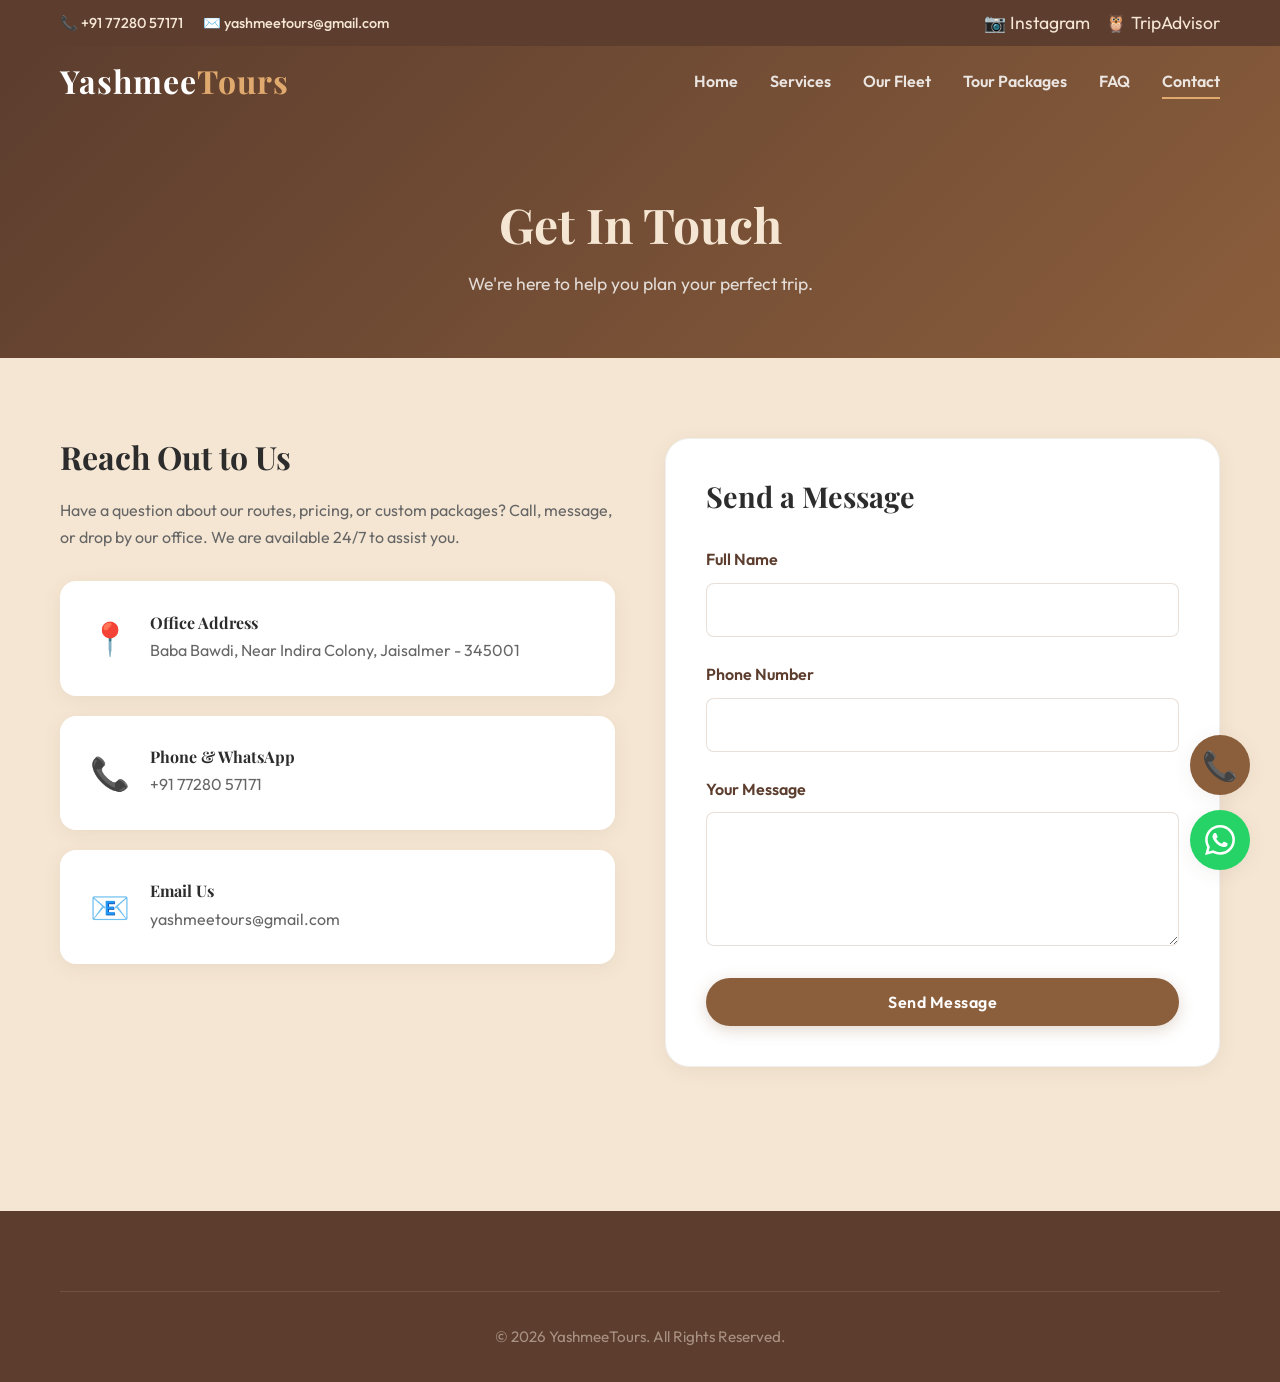
==== contact.html @ d4afc6e4 "Added Instagram link, improved UI, booking form updates, services & tour packages enhancements" ====
<!DOCTYPE html>
<html lang="en">

<head>
  <meta charset="UTF-8">
  <meta name="viewport" content="width=device-width, initial-scale=1.0">
  <title>Contact Us | YashmeeTours</title>
  <link rel="stylesheet" href="css/style.css">
  <link rel="stylesheet" href="css/components.css">
  <link rel="stylesheet" href="css/animations.css">
  <style>
    .page-header {
      padding-top: 150px;
      padding-bottom: 60px;
      background: linear-gradient(135deg, var(--c-primary), var(--c-secondary));
      color: var(--c-background);
      text-align: center;
    }

    .page-header h1 {
      color: var(--c-background);
      font-size: 3rem;
      margin-bottom: 15px;
    }

    .contact-container {
      padding: var(--section-padding);
      display: flex;
      flex-wrap: wrap;
      gap: 50px;
    }

    .contact-info {
      flex: 1;
      min-width: 300px;
    }

    .contact-info h2 {
      margin-bottom: 20px;
      font-size: 2rem;
    }

    .contact-card {
      background: white;
      padding: 30px;
      border-radius: var(--radius-md);
      box-shadow: var(--shadow-soft);
      margin-bottom: 20px;
      display: flex;
      align-items: center;
      gap: 20px;
    }

    .contact-icon {
      font-size: 2rem;
      color: var(--c-primary);
    }

    .contact-form-wrapper {
      flex: 1;
      min-width: 300px;
    }

    .map-placeholder {
      width: 100%;
      height: 300px;
      background: #e0e0e0;
      border-radius: var(--radius-md);
      margin-top: 30px;
      display: flex;
      align-items: center;
      justify-content: center;
      color: #666;
    }
  </style>
</head>

<body>

  <!-- TOP BAR -->
  <div class="topbar delay-100">
    <div class="container">
      <div class="topbar-left">
        <a href="tel:+917728057171">📞 +91 77280 57171</a>
        <a href="mailto:yashmeetours@gmail.com">✉️ yashmeetours@gmail.com</a>
      </div>
      <div class="topbar-right">
        <a href="https://instagram.com/yashmee_tours" target="_blank" title="Instagram">📷 Instagram</a>
        <a href="#" title="TripAdvisor">🦉 TripAdvisor</a>
      </div>
    </div>
  </div>

  <!-- NAVBAR -->
  <nav class="navbar scrolled">
    <div class="container">
      <a href="index.html" class="nav-logo">Yashmee<span>Tours</span></a>
      <div class="nav-links">
        <a href="index.html">Home</a>
        <a href="services.html">Services</a>
        <a href="fleet.html">Our Fleet</a>
        <a href="packages.html">Tour Packages</a>
        <a href="faq.html">FAQ</a>
        <a href="contact.html" class="active">Contact</a>
      </div>
      <button class="hamburger">
        <span></span><span></span><span></span>
      </button>
    </div>
  </nav>

  <!-- PAGE HEADER -->
  <section class="page-header delay-100">
    <div class="container fade-down">
      <h1>Get In Touch</h1>
      <p style="color: rgba(255,255,255,0.8); font-size: 1.1rem;">We're here to help you plan your perfect trip.</p>
    </div>
  </section>

  <!-- CONTACT LAYOUT -->
  <section class="container contact-container reveal">

    <div class="contact-info reveal-stagger-1">
      <h2>Reach Out to Us</h2>
      <p style="color: #666; margin-bottom: 30px; line-height: 1.7;">Have a question about our routes, pricing, or
        custom packages? Call, message, or drop by our office. We are available 24/7 to assist you.</p>

      <div class="contact-card">
        <div class="contact-icon">📍</div>
        <div>
          <h4 style="margin-bottom: 5px; color: var(--c-text-dark);">Office Address</h4>
          <p style="color: #666;">Baba Bawdi, Near Indira Colony, Jaisalmer - 345001</p>
        </div>
      </div>

      <div class="contact-card">
        <div class="contact-icon">📞</div>
        <div>
          <h4 style="margin-bottom: 5px; color: var(--c-text-dark);">Phone & WhatsApp</h4>
          <p style="color: #666;">+91 77280 57171</p>
        </div>
      </div>

      <div class="contact-card">
        <div class="contact-icon">📧</div>
        <div>
          <h4 style="margin-bottom: 5px; color: var(--c-text-dark);">Email Us</h4>
          <p style="color: #666;">yashmeetours@gmail.com</p>
        </div>
      </div>
    </div>

    <div class="contact-form-wrapper reveal-stagger-2">
      <div class="glass-card" style="background: white; border-color: #eee;">
        <h3 class="mb-2" style="font-family: var(--font-heading); color: var(--c-text-dark); font-size: 1.8rem;">Send a
          Message</h3>
        <form id="contact-form">
          <div class="form-group">
            <label>Full Name</label>
            <input type="text" class="form-control" required>
          </div>
          <div class="form-group">
            <label>Phone Number</label>
            <input type="tel" class="form-control" required>
          </div>
          <div class="form-group">
            <label>Your Message</label>
            <textarea class="form-control" rows="5" required></textarea>
          </div>
          <button type="submit" class="btn btn-primary" style="width: 100%;">Send Message</button>
        </form>
      </div>
    </div>

  </section>

  <!-- FOOTER -->
  <footer class="footer reveal">
    <div class="container">
      <div class="footer-bottom">
        <p>&copy; 2026 YashmeeTours. All Rights Reserved.</p>
      </div>
    </div>
  </footer>

  <!-- FLOATING ACTIONS -->
  <div class="floating-actions">
    <a href="tel:+917728057171" class="fab fab-call" title="Call Us">📞</a>
    <!-- Default message predefined -->
    <a href="https://wa.me/917728057171?text=Hello%20YashmeeTours!%20I%20have%20an%20inquiry." target="_blank"
      class="fab fab-whatsapp" title="WhatsApp Us">
      <svg width="30" height="30" viewBox="0 0 24 24" fill="white" xmlns="http://www.w3.org/2000/svg">
        <path
          d="M17.472 14.382c-.297-.149-1.758-.867-2.03-.967-.273-.099-.471-.148-.67.15-.197.297-.767.966-.94 1.164-.173.199-.347.223-.644.075-.297-.15-1.255-.463-2.39-1.475-.883-.788-1.48-1.761-1.653-2.059-.173-.297-.018-.458.13-.606.134-.133.298-.347.446-.52.149-.174.198-.298.298-.497.099-.198.05-.371-.025-.52-.075-.149-.669-1.612-.916-2.207-.242-.579-.487-.5-.669-.51a5.8 5.8 0 0 0-.57-.01c-.198 0-.52.074-.792.372s-1.04 1.015-1.04 2.476 1.065 2.872 1.213 3.071c.149.198 2.096 3.2 5.077 4.487.709.306 1.262.489 1.694.625.712.227 1.36.195 1.871.118.571-.085 1.758-.719 2.006-1.413.248-.694.248-1.289.173-1.413-.074-.124-.272-.198-.57-.347m-5.421 7.403h-.004a9.87 9.87 0 0 1-5.031-1.378l-.361-.214-3.741.982.998-3.648-.235-.374a9.86 9.86 0 0 1-1.51-5.26c.001-5.45 4.436-9.884 9.888-9.884 2.64 0 5.122 1.03 6.988 2.898a9.82 9.82 0 0 1 2.893 6.994c-.003 5.45-4.437 9.884-9.885 9.884m8.413-18.297A11.815 11.815 0 0 0 12.05 0C5.495 0 .16 5.335.157 11.892c0 2.096.547 4.142 1.588 5.945L.057 24l6.305-1.654a11.882 11.882 0 0 0 5.683 1.448h.005c6.554 0 11.89-5.335 11.893-11.893a11.821 11.821 0 0 0-3.48-8.413Z" />
      </svg>
    </a>
  </div>

  <script src="js/main.js"></script>
</body>

</html>
---- css/style.css ----
/* ===== VARIABLES & TYPOGRAPHY ===== */
@import url('https://fonts.googleapis.com/css2?family=Outfit:wght@300;400;500;600;700&family=Playfair+Display:ital,wght@0,400;0,600;0,700;1,400&display=swap');

:root {
  /* Premium Brown Desert Palette */
  --c-primary: #5C3D2E;         /* Rich dark brown */
  --c-primary-dark: #4A3022;    /* Darker hover shade */
  --c-secondary: #8B5E3C;       /* Classic desert brown */
  --c-background: #F5E6D3;      /* Light warm beige */
  --c-accent: #E0A96D;          /* Soft golden sand */
  --c-dark: #2C2C2C;            /* Dark text / contrast */

  /* Derived / utility */
  --c-text-dark: #2C2C2C;
  --c-text-body: #4A3A2E;       /* Warm muted brown body text */
  --c-card-bg: #FFFFFF;
  --c-card-bg-alt: #F5E6D3;
  --c-border: rgba(139, 94, 60, 0.15);

  /* Typography */
  --font-heading: 'Playfair Display', serif;
  --font-body: 'Outfit', sans-serif;

  /* Spacing */
  --section-padding: 80px 20px;

  /* Radii */
  --radius-sm: 8px;
  --radius-md: 16px;
  --radius-lg: 24px;
  --radius-pill: 9999px;

  /* Shadows */
  --shadow-soft: 0 4px 20px rgba(92, 61, 46, 0.07);
  --shadow-hover: 0 12px 30px rgba(92, 61, 46, 0.14);
  --shadow-glass: 0 8px 32px rgba(92, 61, 46, 0.08);

  /* Transitions */
  --transition-smooth: all 0.4s cubic-bezier(0.25, 0.8, 0.25, 1);
}

/* ===== RESET & BASE ===== */
*, *::before, *::after {
  box-sizing: border-box;
  margin: 0;
  padding: 0;
}

html {
  scroll-behavior: smooth;
}

body {
  font-family: var(--font-body);
  background-color: var(--c-background);
  color: var(--c-text-body);
  line-height: 1.7;
  overflow-x: hidden;
}

h1, h2, h3, h4, h5, h6 {
  font-family: var(--font-heading);
  color: var(--c-text-dark);
  line-height: 1.2;
}

a {
  text-decoration: none;
  color: inherit;
  transition: var(--transition-smooth);
}

img {
  max-width: 100%;
  height: auto;
  display: block;
}

ul {
  list-style: none;
}

/* ===== LAYOUT & UTILITIES ===== */
.container {
  width: 100%;
  max-width: 1200px;
  margin: 0 auto;
  padding: 0 20px;
}

.section-title {
  text-align: center;
  margin-bottom: 3rem;
}

.section-title h2 {
  font-size: 2.8rem;
  margin-bottom: 0.5rem;
  color: var(--c-primary);
}

.section-title p {
  color: var(--c-text-body);
  font-size: 1.15rem;
}

.flex-row {
  display: flex;
  flex-wrap: wrap;
  gap: 2rem;
}

.t-center { text-align: center; }
.mt-2 { margin-top: 2rem; }
.mb-2 { margin-bottom: 2rem; }

@media (max-width: 768px) {
  :root {
    --section-padding: 60px 15px;
  }
  .section-title h2 {
    font-size: 2.2rem;
  }
}
---- css/components.css ----
/* ===== TOP BAR ===== */
.topbar {
  background-color: var(--c-primary);
  color: var(--c-background);
  padding: 8px 0;
  font-size: 0.9rem;
  z-index: 1002;
  position: relative;
}

.topbar .container {
  display: flex;
  justify-content: space-between;
  align-items: center;
}

.topbar-left {
  display: flex;
  gap: 20px;
}

.topbar-left a {
  display: flex;
  align-items: center;
  gap: 6px;
  font-weight: 500;
  color: var(--c-background);
}

.topbar-left a:hover { color: var(--c-accent); }

.topbar-right {
  display: flex;
  gap: 15px;
}

.topbar-right a {
  font-size: 1.1rem;
  color: var(--c-background);
}

.topbar-right a:hover { color: var(--c-accent); }

/* ===== NAVBAR ===== */
.navbar {
  position: fixed;
  top: 38px;
  left: 0;
  width: 100%;
  padding: 1rem 0;
  z-index: 1000;
  transition: var(--transition-smooth);
  background: transparent;
}

.navbar.scrolled {
  top: 0;
  background: var(--c-primary);
  padding: 0.8rem 0;
  box-shadow: 0 4px 20px rgba(44, 44, 44, 0.15);
}

.navbar .container {
  display: flex;
  justify-content: space-between;
  align-items: center;
}

.nav-logo {
  font-family: var(--font-heading);
  font-size: 2rem;
  font-weight: 700;
  color: white;
  letter-spacing: 1px;
}

.nav-logo span {
  color: var(--c-accent);
}

.nav-links {
  display: flex;
  gap: 2rem;
  align-items: center;
}

.nav-links a {
  font-weight: 600;
  position: relative;
  font-size: 1rem;
  color: rgba(255, 255, 255, 0.85);
}

.nav-links a:hover {
  color: var(--c-accent);
}

.nav-links a::after {
  content: '';
  position: absolute;
  bottom: -4px;
  left: 0;
  width: 0%;
  height: 2px;
  background-color: var(--c-accent);
  transition: var(--transition-smooth);
}

.nav-links a:hover::after, .nav-links a.active::after {
  width: 100%;
}

.hamburger {
  display: none;
  cursor: pointer;
  background: none;
  border: none;
  padding: 0.5rem;
}

.hamburger span {
  display: block;
  width: 25px;
  height: 3px;
  background-color: white;
  margin: 5px 0;
  transition: var(--transition-smooth);
}

/* ===== BUTTONS ===== */
.btn {
  display: inline-block;
  padding: 0.85rem 2.4rem;
  border-radius: var(--radius-pill);
  font-weight: 600;
  text-align: center;
  cursor: pointer;
  border: none;
  transition: var(--transition-smooth);
  font-family: var(--font-body);
  letter-spacing: 0.5px;
  font-size: 1rem;
}

.btn-primary {
  background-color: var(--c-secondary);
  color: white;
  box-shadow: 0 4px 15px rgba(139, 94, 60, 0.25);
}

.btn-primary:hover {
  background-color: var(--c-primary);
  transform: translateY(-3px);
  box-shadow: 0 8px 25px rgba(92, 61, 46, 0.3);
  color: white;
}

.btn-secondary {
  background-color: var(--c-accent);
  color: var(--c-text-dark);
}

.btn-secondary:hover {
  background-color: #D49A5C;
  color: var(--c-text-dark);
  transform: translateY(-2px);
  box-shadow: 0 5px 15px rgba(224, 169, 109, 0.3);
}

/* ===== CARDS ===== */
.glass-card {
  background: var(--c-card-bg);
  border: 1px solid var(--c-border);
  border-radius: var(--radius-lg);
  box-shadow: var(--shadow-soft);
  padding: 2.5rem;
}

.hover-card {
  transition: var(--transition-smooth);
  border-radius: var(--radius-md);
  overflow: hidden;
  background: var(--c-card-bg);
  box-shadow: var(--shadow-soft);
  border: 1px solid var(--c-border);
}

.hover-card:hover {
  transform: translateY(-8px);
  box-shadow: var(--shadow-hover);
}

/* ===== FORMS ===== */
.form-group {
  margin-bottom: 1.5rem;
}

.form-group label {
  display: block;
  margin-bottom: 0.6rem;
  font-weight: 600;
  color: var(--c-primary);
}

.form-control {
  width: 100%;
  padding: 1rem;
  border: 1px solid rgba(139, 94, 60, 0.2);
  border-radius: var(--radius-sm);
  background: white;
  font-family: inherit;
  color: var(--c-text-dark);
  transition: var(--transition-smooth);
  font-size: 1rem;
}

.form-control:focus {
  outline: none;
  border-color: var(--c-secondary);
  box-shadow: 0 0 0 3px rgba(139, 94, 60, 0.1);
}

.booking-form {
  display: grid;
  grid-template-columns: repeat(auto-fit, minmax(200px, 1fr));
  gap: 1.5rem;
  align-items: end;
}

.booking-form .btn {
  width: 100%;
  height: 54px;
}

/* ===== FOOTER ===== */
.footer {
  background: var(--c-primary);
  color: var(--c-background);
  padding: 5rem 0 2rem;
  margin-top: 4rem;
}

.footer-grid {
  display: grid;
  grid-template-columns: repeat(auto-fit, minmax(250px, 1fr));
  gap: 3rem;
  margin-bottom: 3rem;
}

.footer-col h4 {
  font-family: var(--font-heading);
  color: var(--c-accent);
  font-size: 1.5rem;
  margin-bottom: 1.5rem;
}

.footer-links li {
  margin-bottom: 0.8rem;
}

.footer-links a {
  color: rgba(245, 230, 211, 0.75);
}

.footer-links a:hover {
  color: var(--c-accent);
  padding-left: 5px;
}

.footer-bottom {
  text-align: center;
  padding-top: 2rem;
  border-top: 1px solid rgba(245, 230, 211, 0.12);
  color: rgba(245, 230, 211, 0.5);
  font-size: 0.95rem;
}

/* ===== FLOATING ACTIONS ===== */
.floating-actions {
  position: fixed;
  bottom: 30px;
  right: 30px;
  display: flex;
  flex-direction: column;
  gap: 15px;
  z-index: 999;
}

.fab {
  width: 60px;
  height: 60px;
  border-radius: 50%;
  display: flex;
  align-items: center;
  justify-content: center;
  color: white;
  font-size: 1.8rem;
  box-shadow: var(--shadow-soft);
  transition: var(--transition-smooth);
}

.fab:hover {
  transform: scale(1.1) translateY(-3px);
  box-shadow: 0 10px 20px rgba(0,0,0,0.15);
}

.fab-whatsapp {
  background-color: #25D366;
  animation: pulse 2s infinite;
}

.fab-call {
  background-color: var(--c-secondary);
}

/* ===== SERVICES GRID ===== */
.services-grid {
  display: grid;
  grid-template-columns: repeat(auto-fit, minmax(250px, 1fr));
  gap: 30px;
}

.service-card {
  text-align: center;
  padding: 40px 20px;
  background: var(--c-card-bg);
  border-radius: var(--radius-lg);
  border: 1px solid var(--c-border);
  box-shadow: var(--shadow-soft);
  transition: var(--transition-smooth);
}

.service-card:hover {
  transform: translateY(-8px);
  box-shadow: var(--shadow-hover);
}

.service-icon {
  font-size: 3.5rem;
  margin-bottom: 20px;
  display: inline-block;
  transition: transform 0.3s;
}

.service-card:hover .service-icon {
  transform: scale(1.1);
}

.service-card h3 {
  margin-bottom: 15px;
}

/* ===== JAISALMER SECTION ===== */
.jaisalmer-service {
  position: relative;
  background: url('../assets/images/hero-jaisalmer.png') no-repeat center/cover;
  padding: 100px 0;
  color: white;
  text-align: center;
}

.jaisalmer-service::before {
  content: '';
  position: absolute;
  top: 0; left: 0; right: 0; bottom: 0;
  background: linear-gradient(135deg, rgba(92, 61, 46, 0.9) 0%, rgba(139, 94, 60, 0.75) 100%);
}

.jaisalmer-content {
  position: relative;
  z-index: 2;
  max-width: 800px;
  margin: 0 auto;
}

.jaisalmer-content h2 {
  color: var(--c-accent);
  font-size: 2.8rem;
  margin-bottom: 20px;
}

.jaisalmer-features {
  display: flex;
  justify-content: center;
  flex-wrap: wrap;
  gap: 30px;
  margin-top: 30px;
  margin-bottom: 40px;
}

.jaisalmer-features span {
  display: flex;
  align-items: center;
  gap: 8px;
  font-size: 1.1rem;
  color: var(--c-background);
}

/* ===== FAQ ===== */
.faq-section {
  padding: var(--section-padding);
}

.faq-container {
  max-width: 800px;
  margin: 0 auto;
}

.faq-item {
  background: var(--c-card-bg);
  border: 1px solid var(--c-border);
  border-radius: var(--radius-sm);
  margin-bottom: 15px;
  overflow: hidden;
  transition: var(--transition-smooth);
}

.faq-question {
  width: 100%;
  text-align: left;
  padding: 20px;
  background: none;
  border: none;
  font-family: inherit;
  font-size: 1.1rem;
  font-weight: 600;
  color: var(--c-primary);
  cursor: pointer;
  display: flex;
  justify-content: space-between;
  align-items: center;
}

.faq-question::after {
  content: '+';
  font-size: 1.5rem;
  color: var(--c-accent);
  transition: transform 0.3s;
  flex-shrink: 0;
}

.faq-item.active .faq-question::after {
  transform: rotate(45deg);
}

.faq-item.active {
  box-shadow: var(--shadow-soft);
  border-color: var(--c-accent);
}

.faq-answer {
  max-height: 0;
  overflow: hidden;
  transition: max-height 0.4s cubic-bezier(0.25, 0.8, 0.25, 1);
  padding: 0 20px;
  color: var(--c-text-body);
}

.faq-item.active .faq-answer {
  padding-bottom: 20px;
}

/* ===== RESPONSIVE ===== */
@media (max-width: 768px) {
  .hamburger {
    display: block;
    z-index: 1001;
  }

  .nav-links {
    position: fixed;
    top: 0;
    right: -100%;
    width: 280px;
    height: 100vh;
    background: var(--c-primary);
    flex-direction: column;
    padding-top: 100px;
    box-shadow: -5px 0 25px rgba(44, 44, 44, 0.2);
    transition: 0.4s cubic-bezier(0.25, 0.8, 0.25, 1);
    z-index: 1000;
  }

  .nav-links.active {
    right: 0;
  }

  .nav-links a {
    font-size: 1.3rem;
    color: var(--c-background);
  }

  .hamburger.active span:nth-child(1) { transform: translateY(8px) rotate(45deg); }
  .hamburger.active span:nth-child(2) { opacity: 0; }
  .hamburger.active span:nth-child(3) { transform: translateY(-8px) rotate(-45deg); }

  .topbar .container {
    flex-direction: column;
    gap: 8px;
  }
  .navbar {
    top: 65px;
  }

  .jaisalmer-features {
    flex-direction: column;
    gap: 15px;
    align-items: center;
  }
}

/* ===== TESTIMONIALS CAROUSEL ===== */
.testimonials {
  padding: var(--section-padding);
  background: #EDD9C2;
  overflow: hidden;
}

.testimonial-carousel {
  position: relative;
  max-width: 1200px;
  margin: 0 auto;
}

.testimonial-track-wrapper {
  overflow: hidden;
  border-radius: var(--radius-md);
}

.testimonial-track {
  display: flex;
  transition: transform 0.6s cubic-bezier(0.25, 0.8, 0.25, 1);
}

.testimonial-card {
  flex: 0 0 calc(33.333% - 20px);
  margin: 0 10px;
  background: var(--c-card-bg);
  border-radius: var(--radius-md);
  padding: 30px;
  box-shadow: var(--shadow-soft);
  border: 1px solid var(--c-border);
  transition: var(--transition-smooth);
}

.testimonial-card:hover {
  transform: translateY(-4px);
  box-shadow: var(--shadow-hover);
}

.testimonial-header {
  display: flex;
  align-items: center;
  gap: 15px;
  margin-bottom: 15px;
}

.testimonial-avatar {
  width: 48px;
  height: 48px;
  border-radius: 50%;
  background: var(--c-primary);
  color: white;
  display: flex;
  align-items: center;
  justify-content: center;
  font-weight: 700;
  font-size: 1.1rem;
  flex-shrink: 0;
}

.testimonial-info h4 {
  font-family: var(--font-body);
  font-size: 1rem;
  font-weight: 700;
  color: var(--c-text-dark);
  margin-bottom: 2px;
}

.testimonial-info span {
  font-size: 0.85rem;
  color: var(--c-text-body);
  opacity: 0.7;
}

.testimonial-stars {
  color: var(--c-accent);
  font-size: 1rem;
  letter-spacing: 2px;
  margin-bottom: 12px;
}

.testimonial-text {
  color: var(--c-text-body);
  font-size: 0.95rem;
  line-height: 1.7;
  font-style: italic;
}

/* Carousel Navigation */
.carousel-nav {
  display: flex;
  justify-content: center;
  align-items: center;
  gap: 15px;
  margin-top: 30px;
}

.carousel-btn {
  width: 42px;
  height: 42px;
  border-radius: 50%;
  border: 2px solid var(--c-primary);
  background: transparent;
  color: var(--c-primary);
  font-size: 1.2rem;
  cursor: pointer;
  display: flex;
  align-items: center;
  justify-content: center;
  transition: var(--transition-smooth);
}

.carousel-btn:hover {
  background: var(--c-primary);
  color: white;
}

.carousel-dots {
  display: flex;
  gap: 8px;
}

.carousel-dot {
  width: 10px;
  height: 10px;
  border-radius: 50%;
  background: var(--c-secondary);
  border: none;
  cursor: pointer;
  transition: var(--transition-smooth);
}

.carousel-dot.active {
  background: var(--c-primary);
  transform: scale(1.3);
}

/* Responsive */
@media (max-width: 1024px) {
  .testimonial-card {
    flex: 0 0 calc(50% - 20px);
  }
}

@media (max-width: 640px) {
  .testimonial-card {
    flex: 0 0 calc(100% - 20px);
  }
  .testimonial-card {
    padding: 24px;
  }
}
---- css/animations.css ----
/* ===== ANIMATIONS ===== */

/* Scroll Reveal Classes */
.reveal {
  opacity: 0;
  transform: translateY(40px);
  transition: all 0.8s cubic-bezier(0.5, 0, 0, 1);
}

.reveal.revealed {
  opacity: 1;
  transform: translateY(0);
}

/* Staggered reveals for multiple elements in a row */
.reveal-stagger-1 { transition-delay: 0.1s; }
.reveal-stagger-2 { transition-delay: 0.2s; }
.reveal-stagger-3 { transition-delay: 0.3s; }

/* Image Hover Zoom (for cards) */
.img-zoom-wrapper {
  overflow: hidden;
  position: relative;
}

.img-zoom-wrapper img {
  transition: transform 0.5s ease;
}

.hover-card:hover .img-zoom-wrapper img {
  transform: scale(1.08);
}

/* Pulse Animation for WhatsApp */
@keyframes pulse {
  0% {
    box-shadow: 0 0 0 0 rgba(37, 211, 102, 0.7);
  }
  70% {
    box-shadow: 0 0 0 15px rgba(37, 211, 102, 0);
  }
  100% {
    box-shadow: 0 0 0 0 rgba(37, 211, 102, 0);
  }
}

/* Fade Down for Hero Elements */
.fade-down {
  animation: fadeDown 1s cubic-bezier(0.2, 0.8, 0.2, 1) forwards;
  opacity: 0;
}

@keyframes fadeDown {
  from {
    opacity: 0;
    transform: translateY(-30px);
  }
  to {
    opacity: 1;
    transform: translateY(0);
  }
}

/* Fade Up for Hero Elements */
.fade-up {
  animation: fadeUp 1s cubic-bezier(0.2, 0.8, 0.2, 1) forwards;
  opacity: 0;
}

@keyframes fadeUp {
  from {
    opacity: 0;
    transform: translateY(30px);
  }
  to {
    opacity: 1;
    transform: translateY(0);
  }
}

/* Delay classes for initial load */
.delay-100 { animation-delay: 0.1s; }
.delay-200 { animation-delay: 0.2s; }
.delay-300 { animation-delay: 0.3s; }
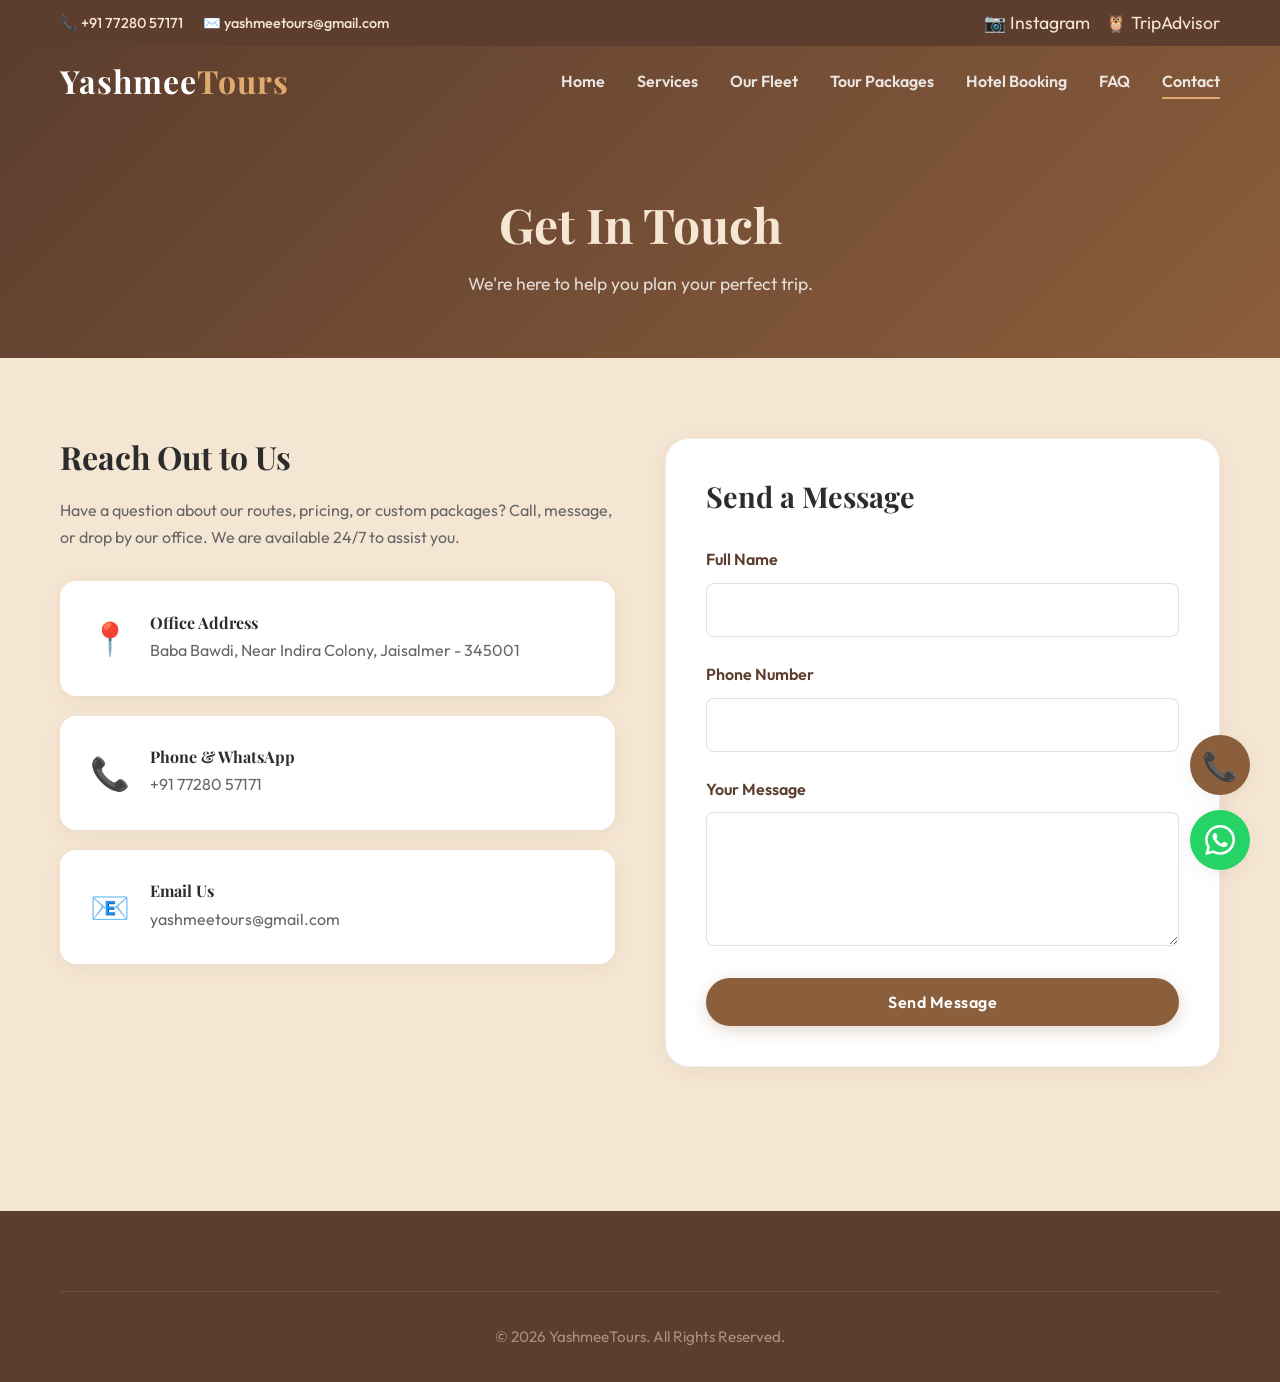
==== commit e73091f1: "Updated fleet (added luxury bus, removed Seltos), improved booking flow and UI" ====
--- a/contact.html
+++ b/contact.html
@@ -100,6 +100,7 @@
         <a href="services.html">Services</a>
         <a href="fleet.html">Our Fleet</a>
         <a href="packages.html">Tour Packages</a>
+        <a href="hotel-booking.html">Hotel Booking</a>
         <a href="faq.html">FAQ</a>
         <a href="contact.html" class="active">Contact</a>
       </div>
--- a/css/components.css
+++ b/css/components.css
@@ -230,6 +230,93 @@
 .booking-form .btn {
   width: 100%;
   height: 54px;
+}
+
+/* ===== COMPACT BOOKING CARD (TAXI & HOTEL) ===== */
+.booking-card {
+  max-width: 500px;
+  margin: 0 auto;
+  padding: 1.8rem;
+  background: linear-gradient(135deg, #FFFCF7, #F5E6D3); /* Light beige gradient */
+  border: 1px solid rgba(139, 94, 60, 0.15);
+  border-radius: var(--radius-md);
+  box-shadow: var(--shadow-soft);
+  position: relative;
+  overflow: hidden;
+  z-index: 2;
+}
+
+/* Subtle desert dunes background motif */
+.booking-card::before {
+  content: '';
+  position: absolute;
+  top: 0; left: 0; right: 0; bottom: 0;
+  z-index: 0;
+  pointer-events: none;
+  opacity: 0.05;
+  background-image: url("data:image/svg+xml,%3Csvg width='100' height='100' viewBox='0 0 100 100' xmlns='http://www.w3.org/2000/svg'%3E%3Cpath d='M0,50 Q25,20 50,50 T100,50 V100 H0 Z' fill='%235C3D2E' /%3E%3Cpath d='M0,80 Q25,60 50,80 T100,80 V100 H0 Z' fill='%238B5E3C' /%3E%3C/svg%3E");
+  background-size: 150px 150px;
+  background-position: bottom;
+  background-repeat: repeat-x;
+}
+
+.booking-card form {
+  position: relative;
+  z-index: 1; /* Keep above motif */
+}
+
+/* Tighter field spacing */
+.booking-card .form-group {
+  margin-bottom: 1.1rem; 
+}
+
+/* Smaller label font */
+.booking-card label {
+  font-size: 0.88rem;
+  font-weight: 600;
+  color: var(--c-primary);
+  margin-bottom: 0.35rem;
+  display: block;
+}
+
+/* Reduced input sizes */
+.booking-card .form-control {
+  width: 100%;
+  padding: 0.8rem 1rem;
+  border: 1px solid rgba(139, 94, 60, 0.2);
+  border-radius: var(--radius-sm);
+  background: white;
+  font-family: inherit;
+  color: var(--c-text-dark);
+  font-size: 0.95rem;
+  transition: var(--transition-smooth);
+}
+
+.booking-card .form-control-textarea {
+  min-height: 70px;
+  padding: 0.8rem 1rem;
+  width: 100%;
+  border: 1px solid rgba(139, 94, 60, 0.2);
+  border-radius: var(--radius-sm);
+  background: white;
+  font-family: inherit;
+  color: var(--c-text-dark);
+  font-size: 0.95rem;
+  resize: vertical;
+}
+
+/* Reduced button size */
+.booking-card .btn {
+  height: 48px;
+  font-size: 1.05rem;
+  width: 100%;
+}
+
+.booking-card .form-control:focus,
+.booking-card .form-control-textarea:focus {
+  outline: none;
+  border-color: var(--c-secondary);
+  box-shadow: 0 0 0 3px rgba(139, 94, 60, 0.1);
 }
 
 /* ===== FOOTER ===== */
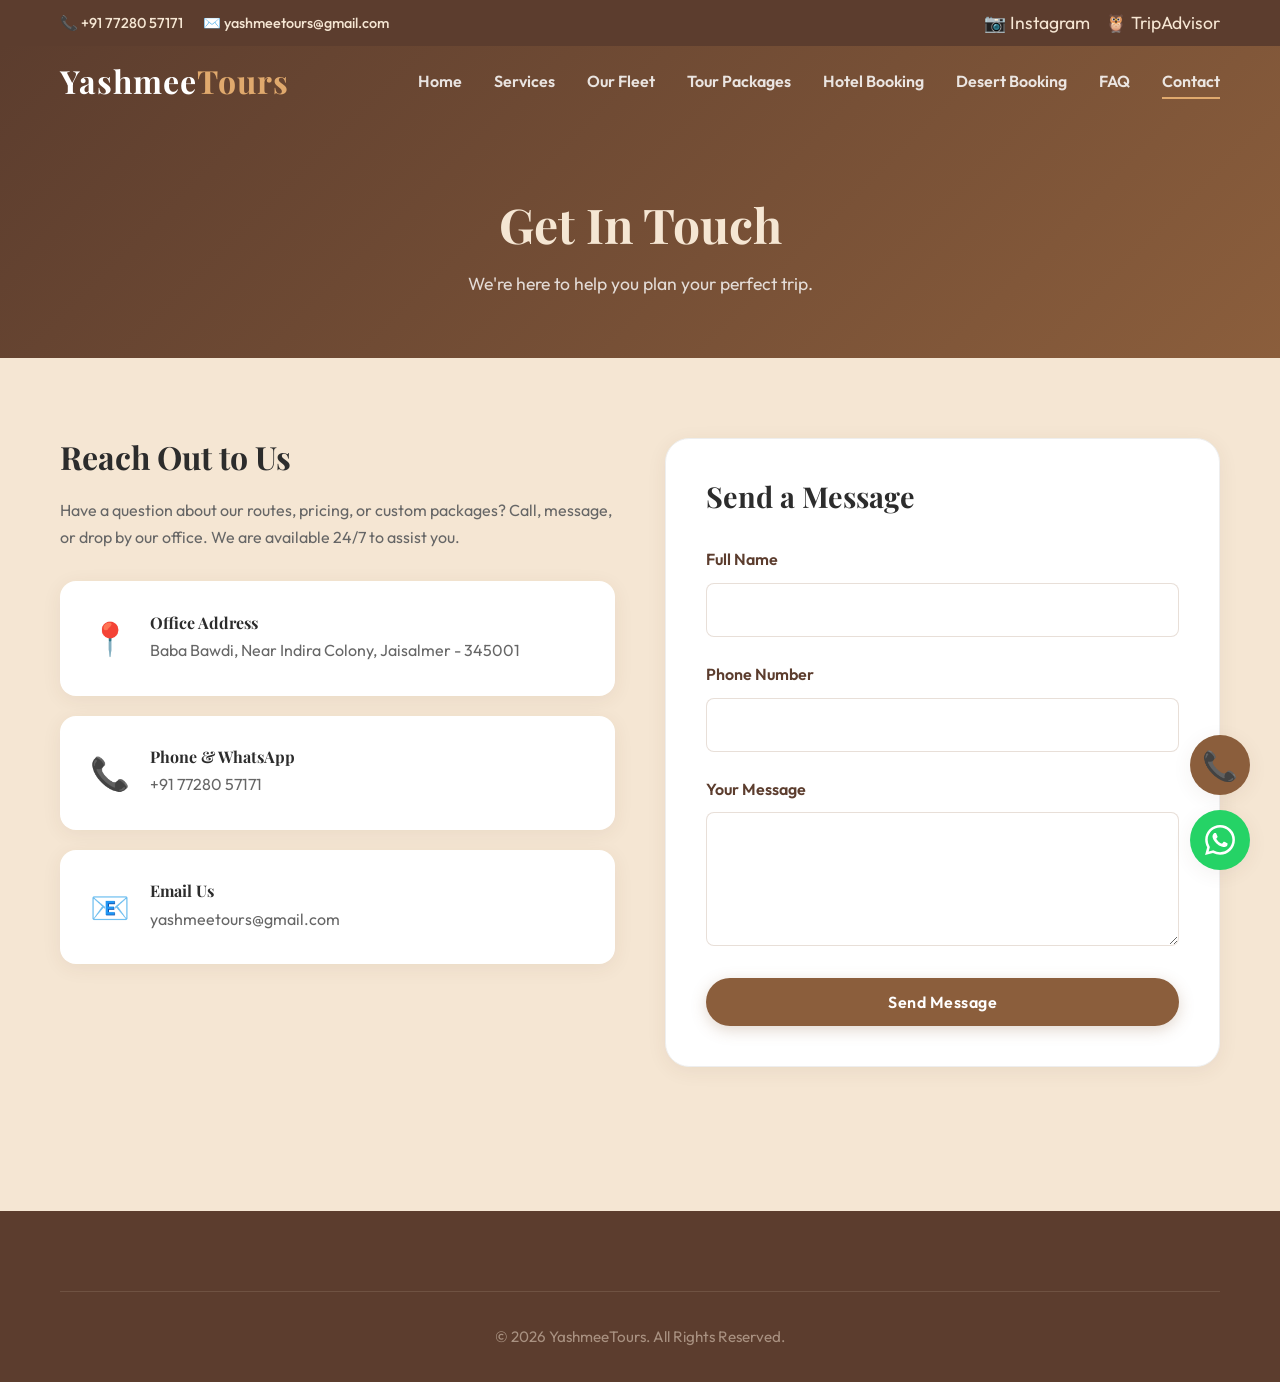
==== commit 8155caf5: "Updated fleet images (custom plates), refined booking flows, UI improvements and new pages" ====
--- a/contact.html
+++ b/contact.html
@@ -101,6 +101,7 @@
         <a href="fleet.html">Our Fleet</a>
         <a href="packages.html">Tour Packages</a>
         <a href="hotel-booking.html">Hotel Booking</a>
+        <a href="desert-booking.html">Desert Booking</a>
         <a href="faq.html">FAQ</a>
         <a href="contact.html" class="active">Contact</a>
       </div>
@@ -119,7 +120,7 @@
   </section>
 
   <!-- CONTACT LAYOUT -->
-  <section class="container contact-container reveal">
+  <section class="container contact-container reveal" id="contact">
 
     <div class="contact-info reveal-stagger-1">
       <h2>Reach Out to Us</h2>
--- a/css/components.css
+++ b/css/components.css
@@ -232,60 +232,78 @@
   height: 54px;
 }
 
-/* ===== COMPACT BOOKING CARD (TAXI & HOTEL) ===== */
+/* ===== COMPACT BOOKING CARD (ALL FORMS) ===== */
 .booking-card {
-  max-width: 500px;
+  max-width: 450px;
   margin: 0 auto;
-  padding: 1.8rem;
-  background: linear-gradient(135deg, #FFFCF7, #F5E6D3); /* Light beige gradient */
-  border: 1px solid rgba(139, 94, 60, 0.15);
-  border-radius: var(--radius-md);
-  box-shadow: var(--shadow-soft);
+  padding: 1.5rem;
+  background: transparent;
+  border-radius: 16px;
   position: relative;
   overflow: hidden;
   z-index: 2;
 }
 
-/* Subtle desert dunes background motif */
+/* Clean Form Card */
+.booking-card form {
+  background: rgba(255, 255, 255, 0.9);
+  border-radius: 12px;
+  padding: 1.25rem;
+  box-shadow: 0 8px 25px rgba(0, 0, 0, 0.08); /* Soft shadow */
+}
+
+/* Blurred desert image behind the card */
 .booking-card::before {
   content: '';
   position: absolute;
+  top: -15px; left: -15px; right: -15px; bottom: -15px; /* Prevent blur cut-off edge */
+  z-index: -2;
+  background-image: url('../assets/images/sam-sand-dunes.png');
+  background-size: cover;
+  background-position: center;
+  background-repeat: no-repeat;
+  filter: blur(6px);
+  pointer-events: none;
+}
+
+/* User specified overlay */
+.booking-card::after {
+  content: '';
+  position: absolute;
   top: 0; left: 0; right: 0; bottom: 0;
-  z-index: 0;
+  z-index: -1;
+  background: rgba(255, 245, 230, 0.85);
   pointer-events: none;
-  opacity: 0.05;
-  background-image: url("data:image/svg+xml,%3Csvg width='100' height='100' viewBox='0 0 100 100' xmlns='http://www.w3.org/2000/svg'%3E%3Cpath d='M0,50 Q25,20 50,50 T100,50 V100 H0 Z' fill='%235C3D2E' /%3E%3Cpath d='M0,80 Q25,60 50,80 T100,80 V100 H0 Z' fill='%238B5E3C' /%3E%3C/svg%3E");
-  background-size: 150px 150px;
-  background-position: bottom;
-  background-repeat: repeat-x;
-}
-
-.booking-card form {
+}
+
+.booking-card form,
+.booking-card h3,
+.booking-card p {
   position: relative;
-  z-index: 1; /* Keep above motif */
+  z-index: 3; /* Keep elements on top of the image and overlay layer */
 }
 
 /* Tighter field spacing */
 .booking-card .form-group {
-  margin-bottom: 1.1rem; 
+  margin-bottom: 0.95rem; 
 }
 
 /* Smaller label font */
 .booking-card label {
-  font-size: 0.88rem;
-  font-weight: 600;
+  font-size: 0.85rem;
+  font-weight: 700;
   color: var(--c-primary);
-  margin-bottom: 0.35rem;
+  margin-bottom: 0.25rem;
   display: block;
 }
 
 /* Reduced input sizes */
 .booking-card .form-control {
   width: 100%;
-  padding: 0.8rem 1rem;
-  border: 1px solid rgba(139, 94, 60, 0.2);
+  padding: 0.7rem 0.9rem;
+  border: 1px solid rgba(139, 94, 60, 0.25);
   border-radius: var(--radius-sm);
-  background: white;
+  background: rgba(255, 255, 255, 0.9);
   font-family: inherit;
   color: var(--c-text-dark);
   font-size: 0.95rem;
@@ -293,12 +311,12 @@
 }
 
 .booking-card .form-control-textarea {
-  min-height: 70px;
-  padding: 0.8rem 1rem;
+  min-height: 65px;
+  padding: 0.7rem 0.9rem;
   width: 100%;
-  border: 1px solid rgba(139, 94, 60, 0.2);
+  border: 1px solid rgba(139, 94, 60, 0.25);
   border-radius: var(--radius-sm);
-  background: white;
+  background: rgba(255, 255, 255, 0.9);
   font-family: inherit;
   color: var(--c-text-dark);
   font-size: 0.95rem;
@@ -307,16 +325,22 @@
 
 /* Reduced button size */
 .booking-card .btn {
-  height: 48px;
-  font-size: 1.05rem;
+  height: 44px;
+  font-size: 1rem;
   width: 100%;
+  padding: 0;
+  display: flex;
+  align-items: center;
+  justify-content: center;
+  margin-top: 0.3rem;
 }
 
 .booking-card .form-control:focus,
 .booking-card .form-control-textarea:focus {
   outline: none;
   border-color: var(--c-secondary);
-  box-shadow: 0 0 0 3px rgba(139, 94, 60, 0.1);
+  background: #ffffff;
+  box-shadow: 0 0 0 3px rgba(139, 94, 60, 0.15);
 }
 
 /* ===== FOOTER ===== */
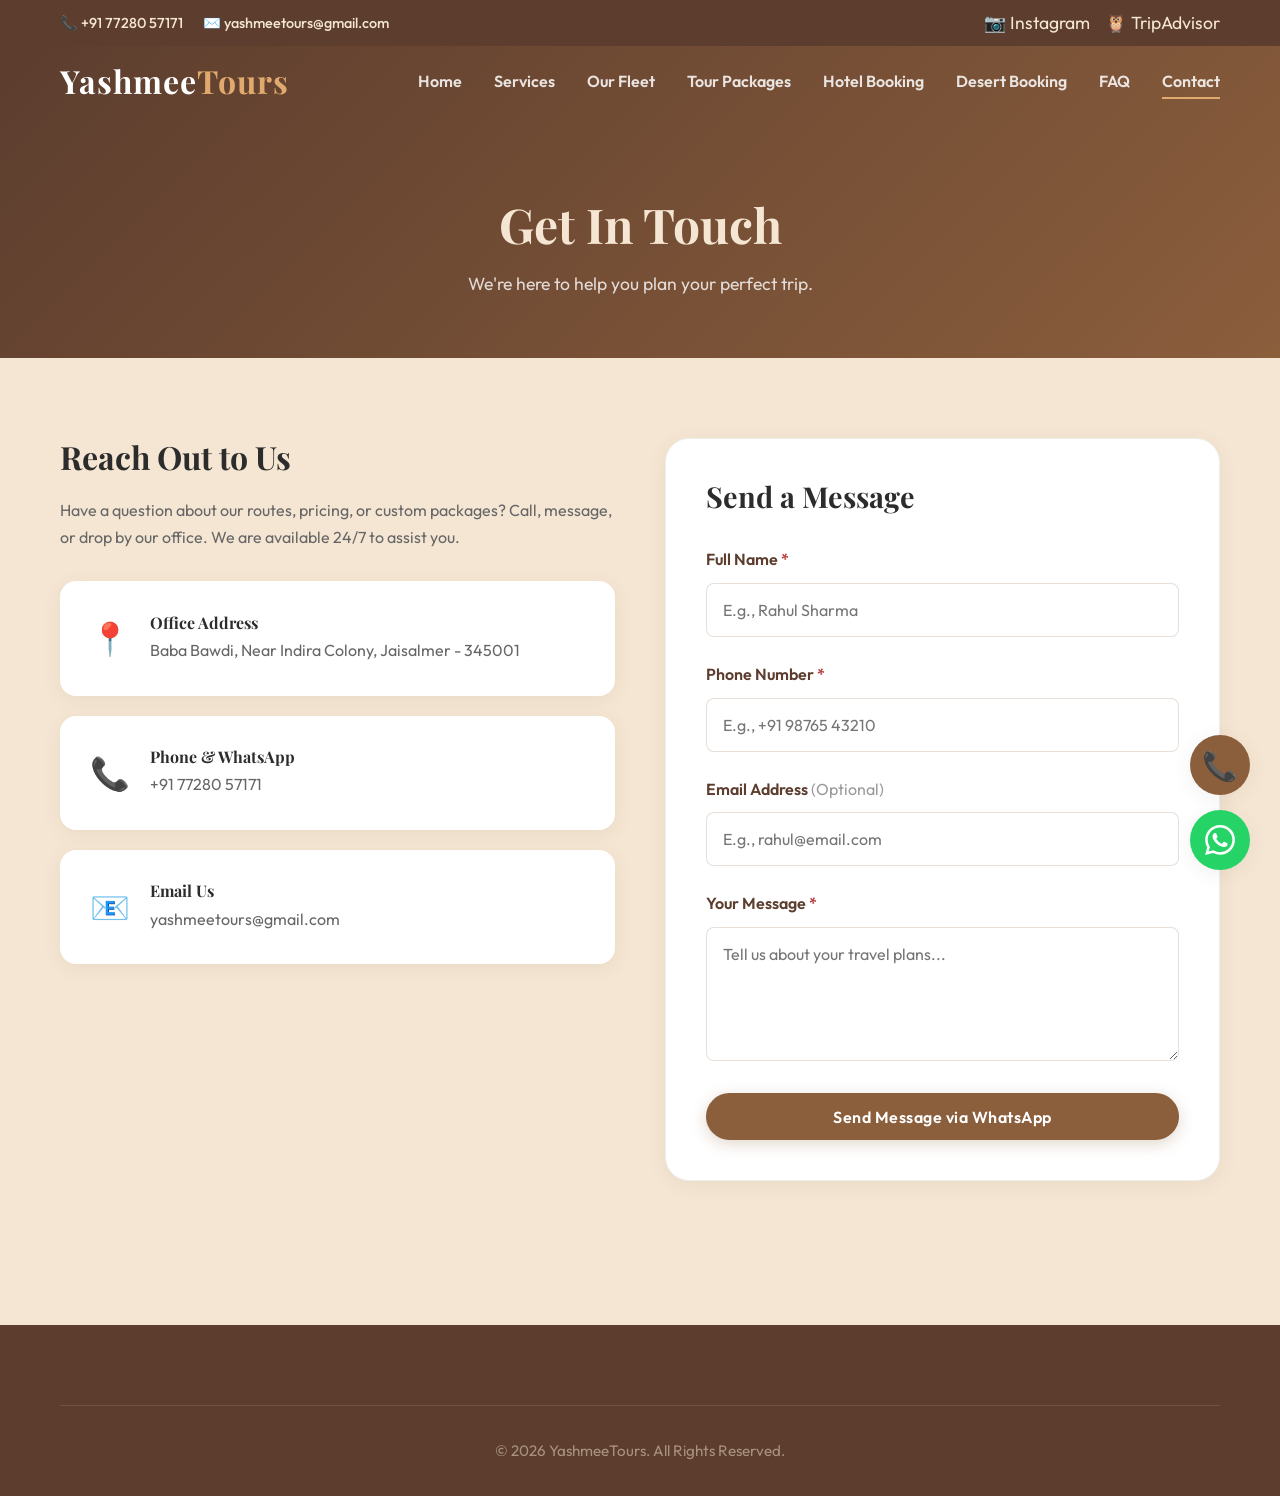
==== commit b990c71d: "Final updates: booking flow fixes, WhatsApp integration, email link, UI improvements, new pages and " ====
--- a/contact.html
+++ b/contact.html
@@ -82,7 +82,7 @@
     <div class="container">
       <div class="topbar-left">
         <a href="tel:+917728057171">📞 +91 77280 57171</a>
-        <a href="mailto:yashmeetours@gmail.com">✉️ yashmeetours@gmail.com</a>
+        <a href="https://mail.google.com/mail/?view=cm&fs=1&to=yashmeetours@gmail.com&su=Booking%20Inquiry&body=Hello%2C%20I%20want%20to%20inquire%20about%20your%20services." target="_blank" rel="noopener noreferrer">✉️ yashmeetours@gmail.com</a>
       </div>
       <div class="topbar-right">
         <a href="https://instagram.com/yashmee_tours" target="_blank" title="Instagram">📷 Instagram</a>
@@ -147,7 +147,7 @@
         <div class="contact-icon">📧</div>
         <div>
           <h4 style="margin-bottom: 5px; color: var(--c-text-dark);">Email Us</h4>
-          <p style="color: #666;">yashmeetours@gmail.com</p>
+          <p style="color: #666;"><a href="https://mail.google.com/mail/?view=cm&fs=1&to=yashmeetours@gmail.com&su=Booking%20Inquiry&body=Hello%2C%20I%20want%20to%20inquire%20about%20your%20services." target="_blank" rel="noopener noreferrer" style="color: inherit; text-decoration: none;">yashmeetours@gmail.com</a></p>
         </div>
       </div>
     </div>
@@ -156,20 +156,36 @@
       <div class="glass-card" style="background: white; border-color: #eee;">
         <h3 class="mb-2" style="font-family: var(--font-heading); color: var(--c-text-dark); font-size: 1.8rem;">Send a
           Message</h3>
-        <form id="contact-form">
-          <div class="form-group">
-            <label>Full Name</label>
-            <input type="text" class="form-control" required>
-          </div>
-          <div class="form-group">
-            <label>Phone Number</label>
-            <input type="tel" class="form-control" required>
-          </div>
-          <div class="form-group">
-            <label>Your Message</label>
-            <textarea class="form-control" rows="5" required></textarea>
-          </div>
-          <button type="submit" class="btn btn-primary" style="width: 100%;">Send Message</button>
+
+        <!-- Validation notice -->
+        <div id="contact-validation"
+          style="display:none; background: rgba(200,60,60,0.08); border: 1px solid rgba(200,60,60,0.25);
+                 color: #b94040; border-radius: 8px; padding: 12px 16px; margin-bottom: 18px;
+                 font-size: 0.93rem; font-weight: 600;">
+          ⚠️ Please fill in Name, Phone, and Message before sending.
+        </div>
+
+        <form id="contact-form" novalidate>
+          <div class="form-group">
+            <label for="contact-name">Full Name <span style="color:#b94040;">*</span></label>
+            <input type="text" id="contact-name" class="form-control" placeholder="E.g., Rahul Sharma" required>
+          </div>
+          <div class="form-group">
+            <label for="contact-phone">Phone Number <span style="color:#b94040;">*</span></label>
+            <input type="tel" id="contact-phone" class="form-control" placeholder="E.g., +91 98765 43210" required>
+          </div>
+          <div class="form-group">
+            <label for="contact-email">Email Address <span style="color:#999; font-weight:400;">(Optional)</span></label>
+            <input type="email" id="contact-email" class="form-control" placeholder="E.g., rahul@email.com">
+          </div>
+          <div class="form-group">
+            <label for="contact-message">Your Message <span style="color:#b94040;">*</span></label>
+            <textarea id="contact-message" class="form-control" rows="5"
+              placeholder="Tell us about your travel plans..." required></textarea>
+          </div>
+          <button type="submit" id="contact-submit-btn" class="btn btn-primary" style="width: 100%;">
+            Send Message via WhatsApp
+          </button>
         </form>
       </div>
     </div>
@@ -188,7 +204,6 @@
   <!-- FLOATING ACTIONS -->
   <div class="floating-actions">
     <a href="tel:+917728057171" class="fab fab-call" title="Call Us">📞</a>
-    <!-- Default message predefined -->
     <a href="https://wa.me/917728057171?text=Hello%20YashmeeTours!%20I%20have%20an%20inquiry." target="_blank"
       class="fab fab-whatsapp" title="WhatsApp Us">
       <svg width="30" height="30" viewBox="0 0 24 24" fill="white" xmlns="http://www.w3.org/2000/svg">
@@ -199,6 +214,41 @@
   </div>
 
   <script src="js/main.js"></script>
-</body>
+
+  <!-- ===== CONTACT WHATSAPP SCRIPT ===== -->
+  <script>
+    document.getElementById('contact-form').addEventListener('submit', function (e) {
+      e.preventDefault();
+
+      const name    = document.getElementById('contact-name').value.trim();
+      const phone   = document.getElementById('contact-phone').value.trim();
+      const email   = document.getElementById('contact-email').value.trim();
+      const message = document.getElementById('contact-message').value.trim();
+      const notice  = document.getElementById('contact-validation');
+
+      // Validate required fields
+      if (!name || !phone || !message) {
+        notice.style.display = 'block';
+        // Auto-hide after 4 seconds
+        clearTimeout(notice._timer);
+        notice._timer = setTimeout(() => { notice.style.display = 'none'; }, 4000);
+        return;
+      }
+
+      notice.style.display = 'none';
+
+      // Build clean message text
+      const emailLine = email ? `Email: ${email}\n` : '';
+      const text =
+        `New Contact Inquiry\n\n` +
+        `Name: ${name}\n` +
+        `Phone: ${phone}\n` +
+        `${emailLine}` +
+        `Message: ${message}`;
+
+      const waURL = `https://wa.me/917728057171?text=${encodeURIComponent(text)}`;
+      window.open(waURL, '_blank');
+    });
+  </script></body>
 
 </html>
--- a/css/components.css
+++ b/css/components.css
@@ -235,7 +235,7 @@
 /* ===== COMPACT BOOKING CARD (ALL FORMS) ===== */
 .booking-card {
   max-width: 450px;
-  margin: 0 auto;
+  margin: 0 auto 3rem; /* Added margin-bottom for breathing room from footer/next section */
   padding: 1.5rem;
   background: transparent;
   border-radius: 16px;
@@ -248,7 +248,7 @@
 .booking-card form {
   background: rgba(255, 255, 255, 0.9);
   border-radius: 12px;
-  padding: 1.25rem;
+  padding: 1.25rem 1.25rem 2rem; /* Increased bottom padding (32px) */
   box-shadow: 0 8px 25px rgba(0, 0, 0, 0.08); /* Soft shadow */
 }
 
@@ -324,15 +324,20 @@
 }
 
 /* Reduced button size */
+/* Reduced button size for mobile fix */
 .booking-card .btn {
-  height: 44px;
-  font-size: 1rem;
+  height: auto; /* Let padding define height (approx 40px) */
+  font-size: 0.95rem; /* Slightly reduced */
   width: 100%;
-  padding: 0;
+  padding: 12px 20px;
   display: flex;
   align-items: center;
   justify-content: center;
-  margin-top: 0.3rem;
+  margin-top: 16px; /* Spacing between last field and button */
+  margin-bottom: 20px; /* User requested 20px */
+  white-space: nowrap; /* Prevent weird line breaks as requested */
+  overflow: hidden;
+  text-overflow: ellipsis;
 }
 
 .booking-card .form-control:focus,
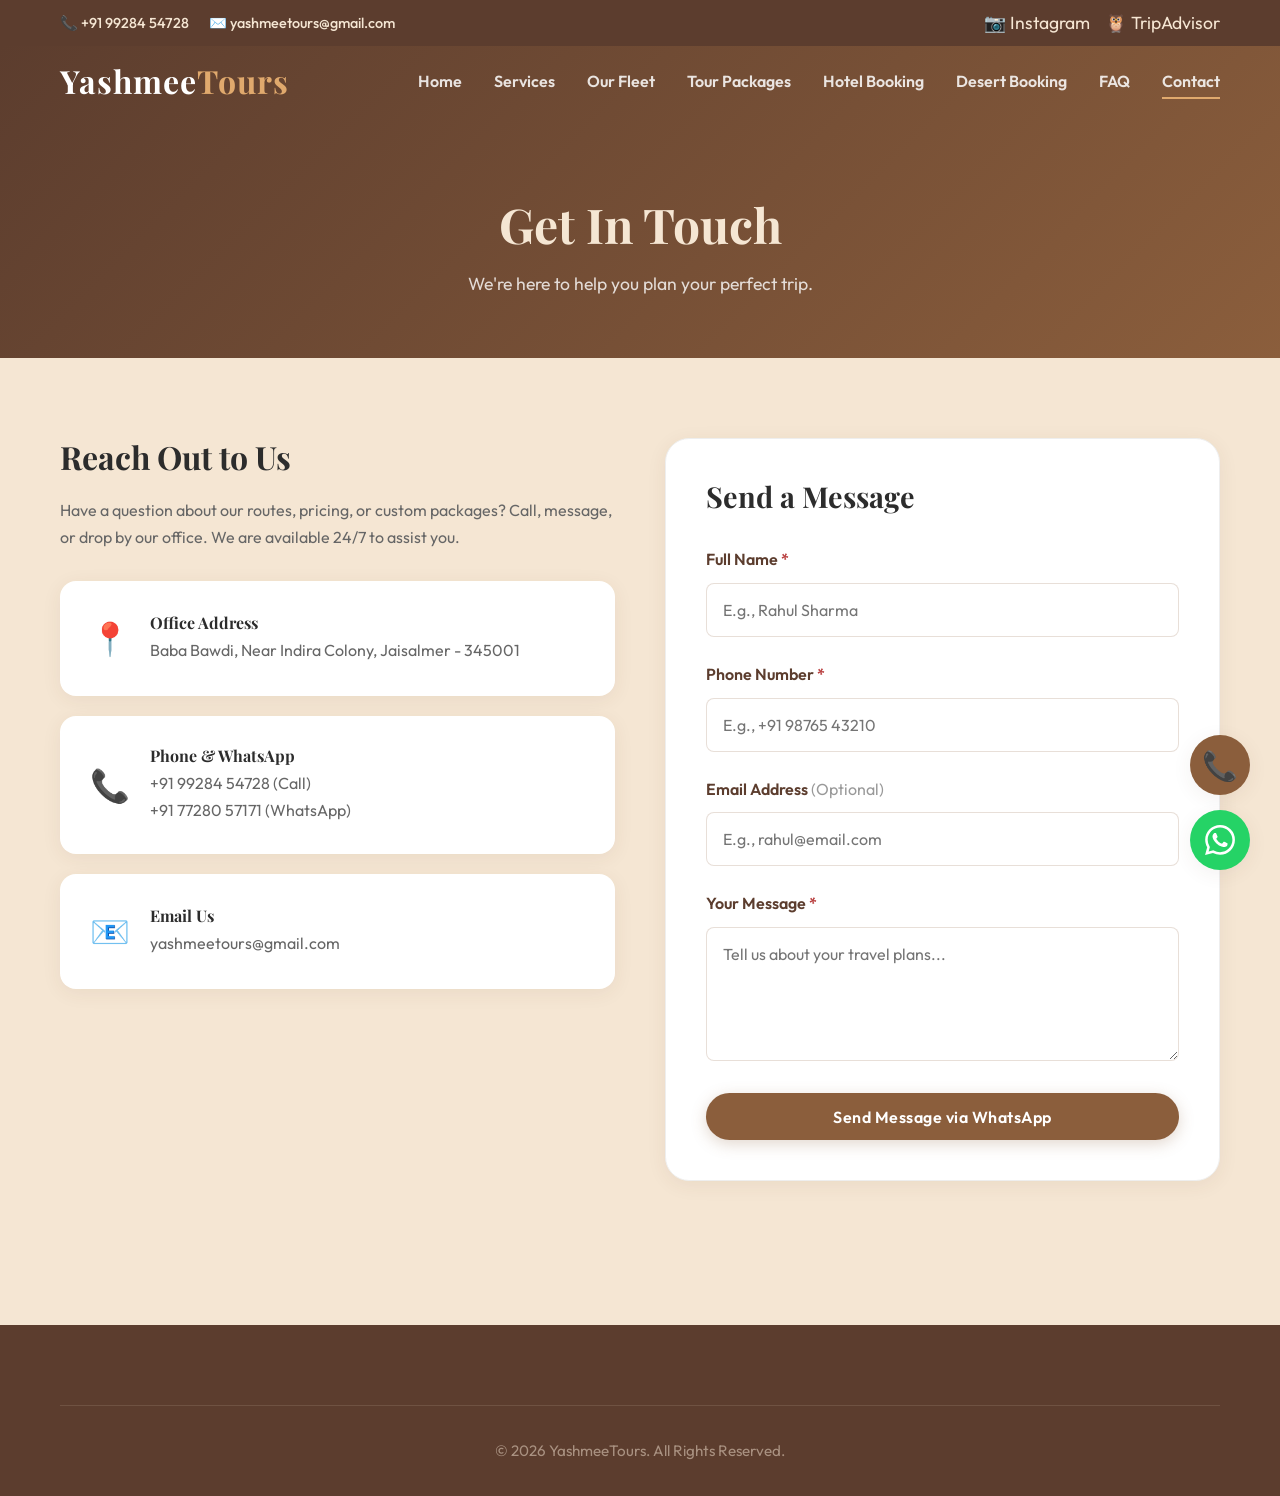
==== commit f1344c92: "Final UI fixes, contact numbers updated, pickup time added, improved booking flow" ====
--- a/contact.html
+++ b/contact.html
@@ -81,7 +81,7 @@
   <div class="topbar delay-100">
     <div class="container">
       <div class="topbar-left">
-        <a href="tel:+917728057171">📞 +91 77280 57171</a>
+        <a href="tel:+919928454728">📞 +91 99284 54728</a>
         <a href="https://mail.google.com/mail/?view=cm&fs=1&to=yashmeetours@gmail.com&su=Booking%20Inquiry&body=Hello%2C%20I%20want%20to%20inquire%20about%20your%20services." target="_blank" rel="noopener noreferrer">✉️ yashmeetours@gmail.com</a>
       </div>
       <div class="topbar-right">
@@ -139,7 +139,7 @@
         <div class="contact-icon">📞</div>
         <div>
           <h4 style="margin-bottom: 5px; color: var(--c-text-dark);">Phone & WhatsApp</h4>
-          <p style="color: #666;">+91 77280 57171</p>
+          <p style="color: #666;">+91 99284 54728 (Call)<br>+91 77280 57171 (WhatsApp)</p>
         </div>
       </div>
 
@@ -203,7 +203,7 @@
 
   <!-- FLOATING ACTIONS -->
   <div class="floating-actions">
-    <a href="tel:+917728057171" class="fab fab-call" title="Call Us">📞</a>
+    <a href="tel:+919928454728" class="fab fab-call" title="Call Us">📞</a>
     <a href="https://wa.me/917728057171?text=Hello%20YashmeeTours!%20I%20have%20an%20inquiry." target="_blank"
       class="fab fab-whatsapp" title="WhatsApp Us">
       <svg width="30" height="30" viewBox="0 0 24 24" fill="white" xmlns="http://www.w3.org/2000/svg">
--- a/css/components.css
+++ b/css/components.css
@@ -234,53 +234,33 @@
 
 /* ===== COMPACT BOOKING CARD (ALL FORMS) ===== */
 .booking-card {
-  max-width: 450px;
-  margin: 0 auto 3rem; /* Added margin-bottom for breathing room from footer/next section */
-  padding: 1.5rem;
-  background: transparent;
-  border-radius: 16px;
+  max-width: 680px;
+  margin: 0 auto;
+  padding: 2rem;
+  background: rgba(255, 255, 255, 0.1);
+  backdrop-filter: blur(8px);
+  -webkit-backdrop-filter: blur(8px);
+  border: 1px solid rgba(255, 255, 255, 0.2);
+  border-radius: var(--radius-lg);
   position: relative;
-  overflow: hidden;
   z-index: 2;
+  box-shadow: 0 8px 32px rgba(0, 0, 0, 0.3);
 }
 
 /* Clean Form Card */
 .booking-card form {
-  background: rgba(255, 255, 255, 0.9);
-  border-radius: 12px;
-  padding: 1.25rem 1.25rem 2rem; /* Increased bottom padding (32px) */
-  box-shadow: 0 8px 25px rgba(0, 0, 0, 0.08); /* Soft shadow */
-}
-
-/* Blurred desert image behind the card */
-.booking-card::before {
-  content: '';
-  position: absolute;
-  top: -15px; left: -15px; right: -15px; bottom: -15px; /* Prevent blur cut-off edge */
-  z-index: -2;
-  background-image: url('../assets/images/sam-sand-dunes.png');
-  background-size: cover;
-  background-position: center;
-  background-repeat: no-repeat;
-  filter: blur(6px);
-  pointer-events: none;
-}
-
-/* User specified overlay */
-.booking-card::after {
-  content: '';
-  position: absolute;
-  top: 0; left: 0; right: 0; bottom: 0;
-  z-index: -1;
-  background: rgba(255, 245, 230, 0.85);
-  pointer-events: none;
+  padding: 0;
+}
+
+.booking-card h3 {
+  color: white !important;
 }
 
 .booking-card form,
 .booking-card h3,
 .booking-card p {
   position: relative;
-  z-index: 3; /* Keep elements on top of the image and overlay layer */
+  z-index: 3;
 }
 
 /* Tighter field spacing */
@@ -291,9 +271,9 @@
 /* Smaller label font */
 .booking-card label {
   font-size: 0.85rem;
-  font-weight: 700;
-  color: var(--c-primary);
-  margin-bottom: 0.25rem;
+  font-weight: 600;
+  color: white;
+  margin-bottom: 0.3rem;
   display: block;
 }
 
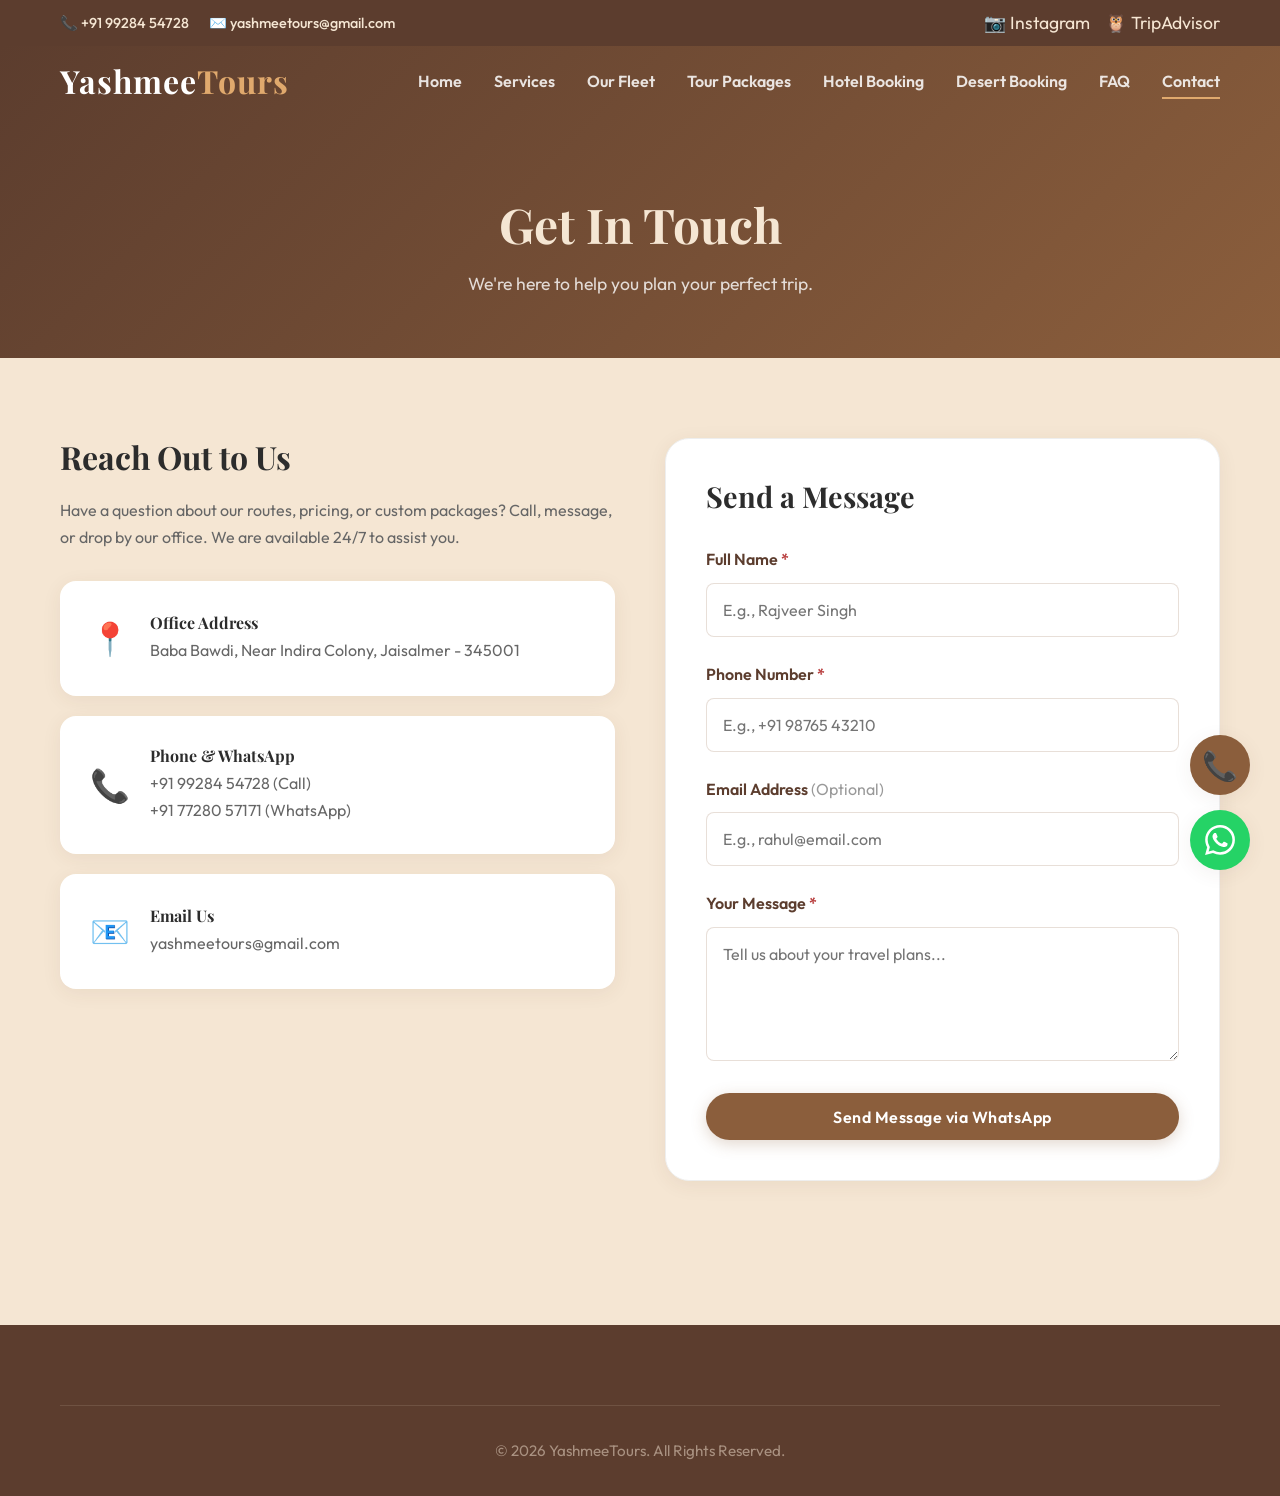
==== commit 89c84f51: "Final UI fixes, contact numbers updated, pickup time added, improved booking flow2" ====
--- a/contact.html
+++ b/contact.html
@@ -82,7 +82,8 @@
     <div class="container">
       <div class="topbar-left">
         <a href="tel:+919928454728">📞 +91 99284 54728</a>
-        <a href="https://mail.google.com/mail/?view=cm&fs=1&to=yashmeetours@gmail.com&su=Booking%20Inquiry&body=Hello%2C%20I%20want%20to%20inquire%20about%20your%20services." target="_blank" rel="noopener noreferrer">✉️ yashmeetours@gmail.com</a>
+        <a href="https://mail.google.com/mail/?view=cm&fs=1&to=yashmeetours@gmail.com&su=Booking%20Inquiry&body=Hello%2C%20I%20want%20to%20inquire%20about%20your%20services."
+          target="_blank" rel="noopener noreferrer">✉️ yashmeetours@gmail.com</a>
       </div>
       <div class="topbar-right">
         <a href="https://instagram.com/yashmee_tours" target="_blank" title="Instagram">📷 Instagram</a>
@@ -147,7 +148,10 @@
         <div class="contact-icon">📧</div>
         <div>
           <h4 style="margin-bottom: 5px; color: var(--c-text-dark);">Email Us</h4>
-          <p style="color: #666;"><a href="https://mail.google.com/mail/?view=cm&fs=1&to=yashmeetours@gmail.com&su=Booking%20Inquiry&body=Hello%2C%20I%20want%20to%20inquire%20about%20your%20services." target="_blank" rel="noopener noreferrer" style="color: inherit; text-decoration: none;">yashmeetours@gmail.com</a></p>
+          <p style="color: #666;"><a
+              href="https://mail.google.com/mail/?view=cm&fs=1&to=yashmeetours@gmail.com&su=Booking%20Inquiry&body=Hello%2C%20I%20want%20to%20inquire%20about%20your%20services."
+              target="_blank" rel="noopener noreferrer"
+              style="color: inherit; text-decoration: none;">yashmeetours@gmail.com</a></p>
         </div>
       </div>
     </div>
@@ -158,8 +162,7 @@
           Message</h3>
 
         <!-- Validation notice -->
-        <div id="contact-validation"
-          style="display:none; background: rgba(200,60,60,0.08); border: 1px solid rgba(200,60,60,0.25);
+        <div id="contact-validation" style="display:none; background: rgba(200,60,60,0.08); border: 1px solid rgba(200,60,60,0.25);
                  color: #b94040; border-radius: 8px; padding: 12px 16px; margin-bottom: 18px;
                  font-size: 0.93rem; font-weight: 600;">
           ⚠️ Please fill in Name, Phone, and Message before sending.
@@ -168,14 +171,15 @@
         <form id="contact-form" novalidate>
           <div class="form-group">
             <label for="contact-name">Full Name <span style="color:#b94040;">*</span></label>
-            <input type="text" id="contact-name" class="form-control" placeholder="E.g., Rahul Sharma" required>
+            <input type="text" id="contact-name" class="form-control" placeholder="E.g., Rajveer Singh" required>
           </div>
           <div class="form-group">
             <label for="contact-phone">Phone Number <span style="color:#b94040;">*</span></label>
             <input type="tel" id="contact-phone" class="form-control" placeholder="E.g., +91 98765 43210" required>
           </div>
           <div class="form-group">
-            <label for="contact-email">Email Address <span style="color:#999; font-weight:400;">(Optional)</span></label>
+            <label for="contact-email">Email Address <span
+                style="color:#999; font-weight:400;">(Optional)</span></label>
             <input type="email" id="contact-email" class="form-control" placeholder="E.g., rahul@email.com">
           </div>
           <div class="form-group">
@@ -220,11 +224,11 @@
     document.getElementById('contact-form').addEventListener('submit', function (e) {
       e.preventDefault();
 
-      const name    = document.getElementById('contact-name').value.trim();
-      const phone   = document.getElementById('contact-phone').value.trim();
-      const email   = document.getElementById('contact-email').value.trim();
+      const name = document.getElementById('contact-name').value.trim();
+      const phone = document.getElementById('contact-phone').value.trim();
+      const email = document.getElementById('contact-email').value.trim();
       const message = document.getElementById('contact-message').value.trim();
-      const notice  = document.getElementById('contact-validation');
+      const notice = document.getElementById('contact-validation');
 
       // Validate required fields
       if (!name || !phone || !message) {
@@ -249,6 +253,7 @@
       const waURL = `https://wa.me/917728057171?text=${encodeURIComponent(text)}`;
       window.open(waURL, '_blank');
     });
-  </script></body>
+  </script>
+</body>
 
 </html>
--- a/css/components.css
+++ b/css/components.css
@@ -328,6 +328,18 @@
   box-shadow: 0 0 0 3px rgba(139, 94, 60, 0.15);
 }
 
+/* Time Picker Group */
+.time-picker-group {
+  display: flex;
+  gap: 10px;
+}
+
+@media (max-width: 600px) {
+  .time-picker-group {
+    flex-direction: column;
+  }
+}
+
 /* ===== FOOTER ===== */
 .footer {
   background: var(--c-primary);
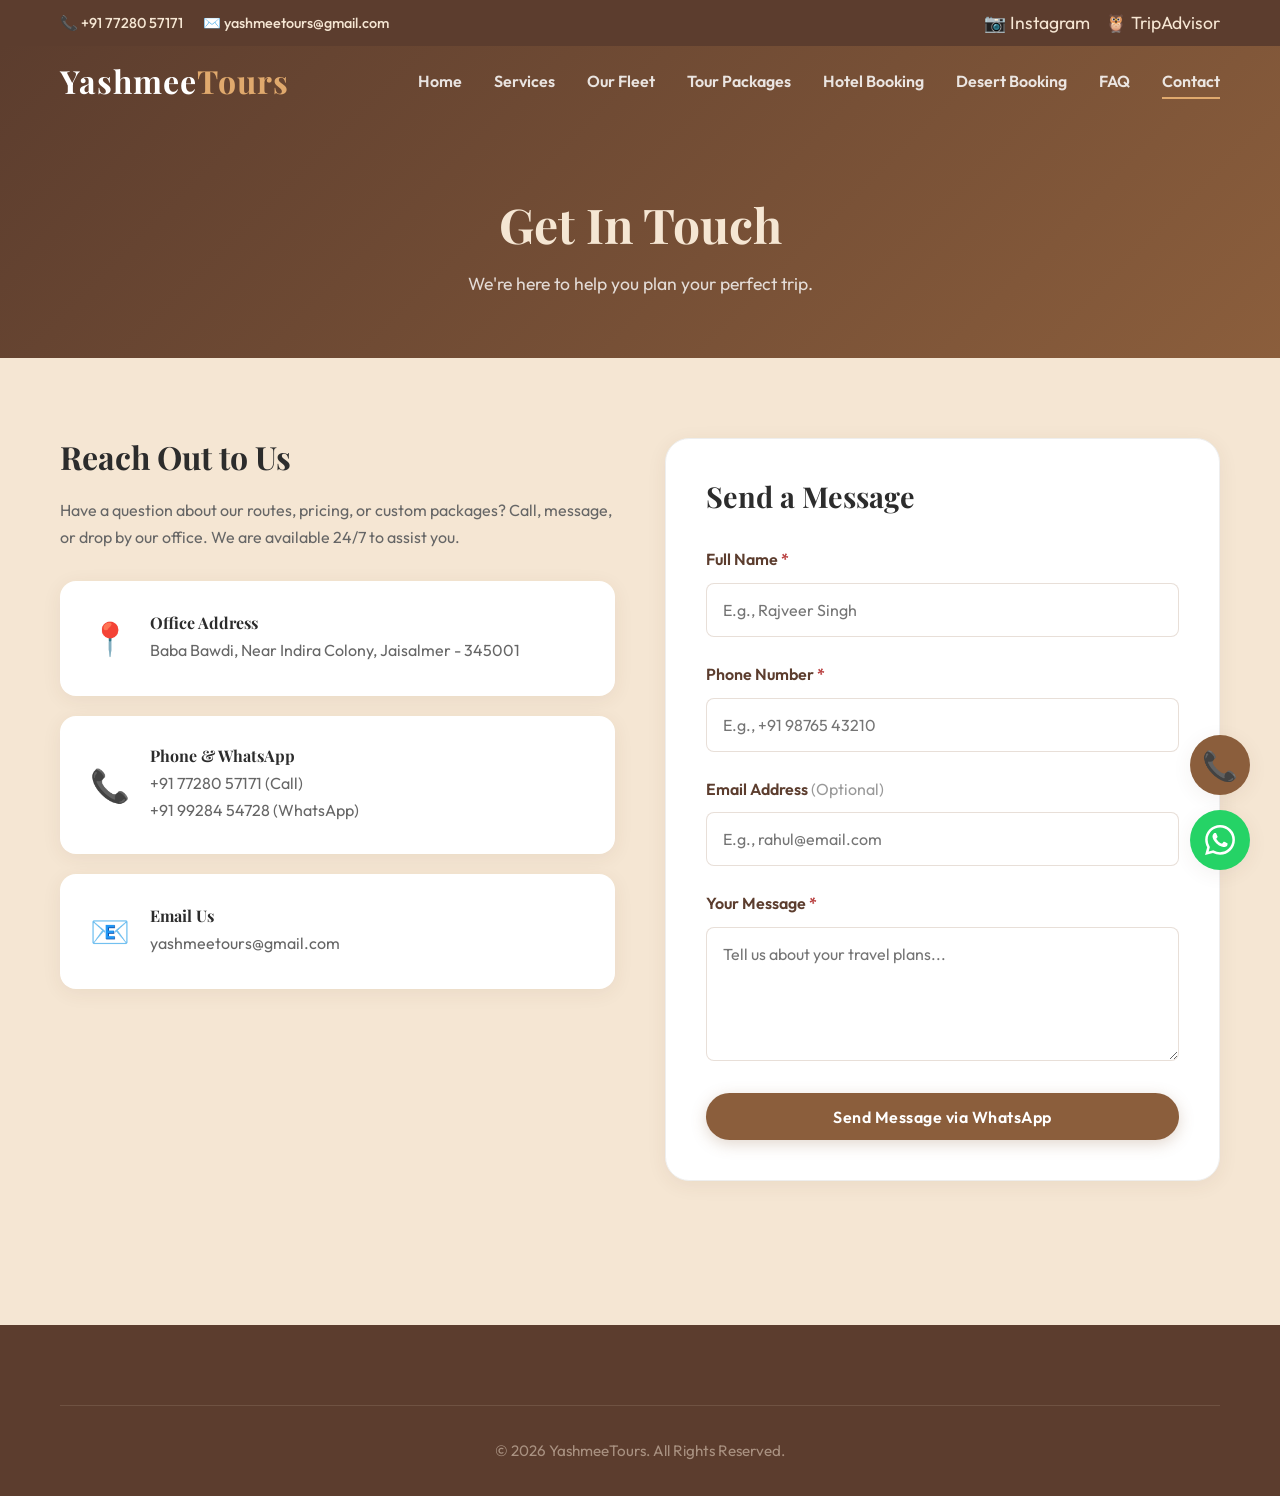
==== commit d415a63b: "Update contact numbers: WhatsApp to 9928454728 and Calling to 7728057171" ====
--- a/contact.html
+++ b/contact.html
@@ -81,7 +81,7 @@
   <div class="topbar delay-100">
     <div class="container">
       <div class="topbar-left">
-        <a href="tel:+919928454728">📞 +91 99284 54728</a>
+        <a href="tel:+917728057171">📞 +91 77280 57171</a>
         <a href="https://mail.google.com/mail/?view=cm&fs=1&to=yashmeetours@gmail.com&su=Booking%20Inquiry&body=Hello%2C%20I%20want%20to%20inquire%20about%20your%20services."
           target="_blank" rel="noopener noreferrer">✉️ yashmeetours@gmail.com</a>
       </div>
@@ -140,7 +140,7 @@
         <div class="contact-icon">📞</div>
         <div>
           <h4 style="margin-bottom: 5px; color: var(--c-text-dark);">Phone & WhatsApp</h4>
-          <p style="color: #666;">+91 99284 54728 (Call)<br>+91 77280 57171 (WhatsApp)</p>
+          <p style="color: #666;">+91 77280 57171 (Call)<br>+91 99284 54728 (WhatsApp)</p>
         </div>
       </div>
 
@@ -207,8 +207,8 @@
 
   <!-- FLOATING ACTIONS -->
   <div class="floating-actions">
-    <a href="tel:+919928454728" class="fab fab-call" title="Call Us">📞</a>
-    <a href="https://wa.me/917728057171?text=Hello%20YashmeeTours!%20I%20have%20an%20inquiry." target="_blank"
+    <a href="tel:+917728057171" class="fab fab-call" title="Call Us">📞</a>
+    <a href="https://wa.me/919928454728?text=Hello%20YashmeeTours!%20I%20have%20an%20inquiry." target="_blank"
       class="fab fab-whatsapp" title="WhatsApp Us">
       <svg width="30" height="30" viewBox="0 0 24 24" fill="white" xmlns="http://www.w3.org/2000/svg">
         <path
@@ -250,7 +250,7 @@
         `${emailLine}` +
         `Message: ${message}`;
 
-      const waURL = `https://wa.me/917728057171?text=${encodeURIComponent(text)}`;
+      const waURL = `https://wa.me/919928454728?text=${encodeURIComponent(text)}`;
       window.open(waURL, '_blank');
     });
   </script>
--- a/css/components.css
+++ b/css/components.css
@@ -264,58 +264,110 @@
 }
 
 /* Tighter field spacing */
+.booking-card .form-fields-group {
+  display: grid;
+  grid-template-columns: repeat(2, minmax(0, 1fr));
+  gap: 0.75rem 1.15rem;
+  align-items: start;
+}
+
+.booking-card .form-fields-group > * {
+  min-width: 0;
+}
+
+/* Prevent double-spacing inside grid */
+.booking-card .form-fields-group .form-group {
+  margin-bottom: 0;
+}
+
+.booking-card .form-fields-group + .form-fields-group {
+  margin-top: 0.75rem;
+}
+
 .booking-card .form-group {
-  margin-bottom: 0.95rem; 
+  margin-bottom: 0.75rem; 
+  min-width: 0;
 }
 
 /* Smaller label font */
 .booking-card label {
-  font-size: 0.85rem;
+  font-size: 0.82rem;
   font-weight: 600;
   color: white;
-  margin-bottom: 0.3rem;
+  margin-bottom: 0.22rem;
   display: block;
 }
 
-/* Reduced input sizes */
+/* Compact input sizes */
 .booking-card .form-control {
   width: 100%;
-  padding: 0.7rem 0.9rem;
+  max-width: 100%;
+  min-width: 0;
+  box-sizing: border-box;
+  padding: 0.48rem 0.75rem;
+  height: 40px;
+  line-height: 1.3;
   border: 1px solid rgba(139, 94, 60, 0.25);
   border-radius: var(--radius-sm);
   background: rgba(255, 255, 255, 0.9);
   font-family: inherit;
   color: var(--c-text-dark);
-  font-size: 0.95rem;
-  transition: var(--transition-smooth);
+  font-size: 1rem; /* 1rem prevents auto-zoom on iOS */
+  transition: var(--transition-smooth);
+}
+
+.booking-card select.form-control {
+  height: 40px;
+  padding: 0.48rem 0.75rem;
+}
+
+/* Apple iOS/iPadOS Safari date input fix to prevent column overflow/overlapping */
+.booking-card input[type="date"],
+input[type="date"].form-control {
+  -webkit-appearance: none;
+  -moz-appearance: none;
+  appearance: none;
+  width: 100%;
+  max-width: 100%;
+  min-width: 0;
+  box-sizing: border-box;
+  display: block;
+  height: 40px;
+  padding: 0.48rem 0.75rem;
+}
+
+.booking-card input[type="date"]::-webkit-date-and-time-value {
+  text-align: left;
+  min-height: 1.2em;
 }
 
 .booking-card .form-control-textarea {
-  min-height: 65px;
-  padding: 0.7rem 0.9rem;
+  min-height: 58px;
+  padding: 0.48rem 0.75rem;
   width: 100%;
+  max-width: 100%;
+  box-sizing: border-box;
   border: 1px solid rgba(139, 94, 60, 0.25);
   border-radius: var(--radius-sm);
   background: rgba(255, 255, 255, 0.9);
   font-family: inherit;
   color: var(--c-text-dark);
+  font-size: 1rem;
+  resize: vertical;
+}
+
+/* Reduced button size */
+.booking-card .btn {
+  height: auto;
   font-size: 0.95rem;
-  resize: vertical;
-}
-
-/* Reduced button size */
-/* Reduced button size for mobile fix */
-.booking-card .btn {
-  height: auto; /* Let padding define height (approx 40px) */
-  font-size: 0.95rem; /* Slightly reduced */
   width: 100%;
-  padding: 12px 20px;
+  padding: 11px 18px;
   display: flex;
   align-items: center;
   justify-content: center;
-  margin-top: 16px; /* Spacing between last field and button */
-  margin-bottom: 20px; /* User requested 20px */
-  white-space: nowrap; /* Prevent weird line breaks as requested */
+  margin-top: 10px;
+  margin-bottom: 12px;
+  white-space: nowrap;
   overflow: hidden;
   text-overflow: ellipsis;
 }
@@ -331,12 +383,95 @@
 /* Time Picker Group */
 .time-picker-group {
   display: flex;
-  gap: 10px;
-}
-
+  gap: 8px;
+  align-items: center;
+  width: 100%;
+  max-width: 100%;
+  min-width: 0;
+}
+
+.time-picker-group #time {
+  flex: 1 1 0%;
+  min-width: 0;
+  max-width: 100%;
+}
+
+.time-picker-group #ampm {
+  flex: 0 0 75px;
+  width: 75px;
+  min-width: 0;
+}
+
+/* ===== MOBILE COMPACT OPTIMIZATION ===== */
 @media (max-width: 600px) {
-  .time-picker-group {
-    flex-direction: column;
+  .booking-card {
+    padding: 1.15rem 0.95rem;
+    border-radius: var(--radius-md);
+  }
+
+  .booking-card h3 {
+    font-size: 1.35rem;
+    margin-bottom: 0.65rem !important;
+  }
+
+  /* Compact grid & spacing on mobile */
+  .booking-card .form-fields-group {
+    grid-template-columns: 1fr;
+    gap: 0.45rem;
+  }
+
+  .booking-card .form-fields-group + .form-fields-group {
+    margin-top: 0.45rem;
+  }
+
+  .booking-card .form-group {
+    margin-bottom: 0.45rem;
+  }
+
+  .booking-card .form-fields-group .form-group {
+    margin-bottom: 0;
+  }
+
+  .booking-card label {
+    font-size: 0.78rem;
+    margin-bottom: 0.15rem;
+  }
+
+  /* Smaller, sleek input boxes */
+  .booking-card .form-control,
+  .booking-card select.form-control,
+  .booking-card input[type="date"],
+  .booking-card input[type="date"].form-control {
+    padding: 0.4rem 0.65rem;
+    height: 36px;
+    font-size: 1rem; /* Prevents auto-zoom in iOS Safari */
+    border-radius: 6px;
+  }
+
+  .booking-card .form-control-textarea {
+    min-height: 50px;
+    padding: 0.4rem 0.65rem;
+    font-size: 1rem;
+  }
+
+  .booking-card .time-picker-group {
+    gap: 6px;
+  }
+
+  .booking-card .time-picker-group #ampm {
+    flex: 0 0 70px;
+    width: 70px;
+  }
+
+  .booking-card #submit-group {
+    margin-top: 0.55rem !important;
+  }
+
+  .booking-card .btn {
+    padding: 9px 14px;
+    font-size: 0.9rem;
+    margin-top: 6px;
+    margin-bottom: 4px;
   }
 }
 
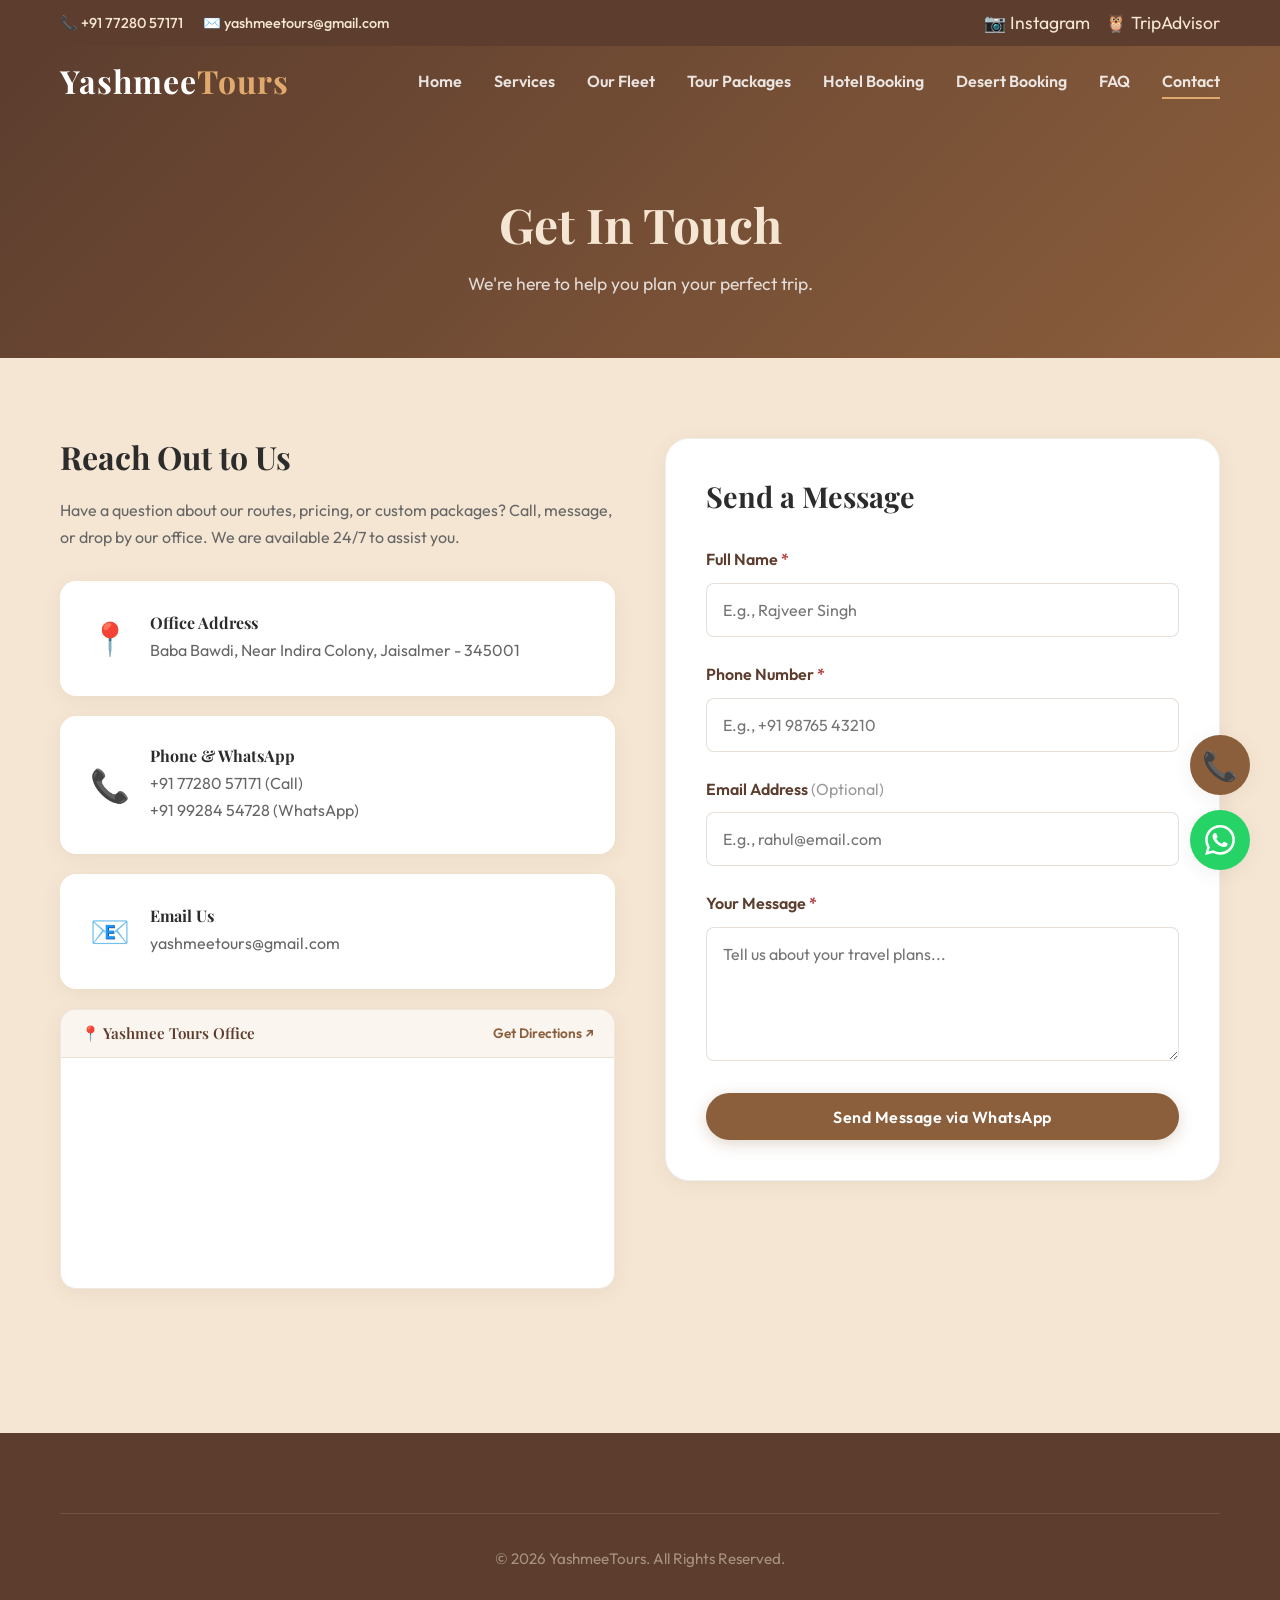
==== commit dd9c6dfc: "Add custom favicon suite, marquee ticker banner, and Google Maps office location" ====
--- a/contact.html
+++ b/contact.html
@@ -5,6 +5,15 @@
   <meta charset="UTF-8">
   <meta name="viewport" content="width=device-width, initial-scale=1.0">
   <title>Contact Us | YashmeeTours</title>
+
+  <!-- Favicon -->
+  <link rel="icon" type="image/svg+xml" href="favicon.svg">
+  <link rel="icon" type="image/png" sizes="32x32" href="assets/images/favicon-32x32.png">
+  <link rel="icon" type="image/png" sizes="16x16" href="assets/images/favicon-16x16.png">
+  <link rel="apple-touch-icon" sizes="180x180" href="assets/images/apple-touch-icon.png">
+  <link rel="shortcut icon" href="favicon.ico">
+  <link rel="manifest" href="site.webmanifest">
+
   <link rel="stylesheet" href="css/style.css">
   <link rel="stylesheet" href="css/components.css">
   <link rel="stylesheet" href="css/animations.css">
@@ -61,16 +70,62 @@
       min-width: 300px;
     }
 
-    .map-placeholder {
-      width: 100%;
-      height: 300px;
-      background: #e0e0e0;
+    /* Google Map Box */
+    .contact-map-card {
+      background: white;
       border-radius: var(--radius-md);
-      margin-top: 30px;
+      box-shadow: var(--shadow-soft);
+      border: 1px solid var(--c-border);
+      overflow: hidden;
+      margin-top: 20px;
+      transition: var(--transition-smooth);
+    }
+
+    .contact-map-card:hover {
+      box-shadow: var(--shadow-hover);
+      transform: translateY(-2px);
+    }
+
+    .map-card-header {
+      padding: 12px 20px;
+      background: #FAF5EE;
+      border-bottom: 1px solid var(--c-border);
+      display: flex;
+      justify-content: space-between;
+      align-items: center;
+    }
+
+    .map-card-header h4 {
+      font-size: 0.95rem;
+      color: var(--c-primary);
       display: flex;
       align-items: center;
-      justify-content: center;
-      color: #666;
+      gap: 6px;
+      margin: 0;
+      font-weight: 600;
+    }
+
+    .map-directions-link {
+      font-size: 0.85rem;
+      color: var(--c-secondary);
+      font-weight: 600;
+      text-decoration: none;
+      display: inline-flex;
+      align-items: center;
+      gap: 4px;
+      transition: color 0.2s ease;
+    }
+
+    .map-directions-link:hover {
+      color: var(--c-primary);
+      text-decoration: underline;
+    }
+
+    .contact-map-frame {
+      width: 100%;
+      height: 230px;
+      border: 0;
+      display: block;
     }
   </style>
 </head>
@@ -132,7 +187,7 @@
         <div class="contact-icon">📍</div>
         <div>
           <h4 style="margin-bottom: 5px; color: var(--c-text-dark);">Office Address</h4>
-          <p style="color: #666;">Baba Bawdi, Near Indira Colony, Jaisalmer - 345001</p>
+          <p style="color: #666;"><a href="https://maps.app.goo.gl/LrY3r3Mqt3sAG5516" target="_blank" rel="noopener noreferrer" style="color: inherit; text-decoration: none;">Baba Bawdi, Near Indira Colony, Jaisalmer - 345001</a></p>
         </div>
       </div>
 
@@ -153,6 +208,21 @@
               target="_blank" rel="noopener noreferrer"
               style="color: inherit; text-decoration: none;">yashmeetours@gmail.com</a></p>
         </div>
+      </div>
+
+      <!-- GOOGLE MAP SMALL BOX -->
+      <div class="contact-map-card">
+        <div class="map-card-header">
+          <h4>📍 Yashmee Tours Office</h4>
+          <a href="https://maps.app.goo.gl/LrY3r3Mqt3sAG5516"
+            target="_blank" rel="noopener noreferrer" class="map-directions-link">
+            Get Directions ↗
+          </a>
+        </div>
+        <iframe class="contact-map-frame"
+          src="https://www.google.com/maps/embed?pb=!1m18!1m12!1m3!1d3557.5359524989763!2d70.9309716!3d26.9182187!2m3!1f0!2f0!3f0!3m2!1i1024!2i768!4f13.1!3m3!1m2!1s0x3947bd81c708c4e1%3A0x898c62ed638e00bc!2sYashmee%20Tours!5e0!3m2!1sen!2sin!4v1700000000000!5m2!1sen!2sin"
+          allowfullscreen="" loading="lazy" referrerpolicy="no-referrer-when-downgrade"
+          title="Yashmee Tours Location - Jaisalmer"></iframe>
       </div>
     </div>
 
--- a/css/components.css
+++ b/css/components.css
@@ -904,3 +904,107 @@
     padding: 24px;
   }
 }
+
+/* ===== LUXURY TICKER / MARQUEE RIBBON ===== */
+.luxury-ticker-bar {
+  position: relative;
+  width: 100%;
+  overflow: hidden;
+  background: #18110B;
+  border-top: 1.5px solid rgba(224, 169, 109, 0.45);
+  border-bottom: 1.5px solid rgba(224, 169, 109, 0.45);
+  box-shadow: 0 4px 25px rgba(0, 0, 0, 0.35);
+  padding: 18px 0;
+  z-index: 5;
+  user-select: none;
+}
+
+.luxury-ticker-bar::before,
+.luxury-ticker-bar::after {
+  content: '';
+  position: absolute;
+  top: 0;
+  bottom: 0;
+  width: 80px;
+  z-index: 2;
+  pointer-events: none;
+}
+
+.luxury-ticker-bar::before {
+  left: 0;
+  background: linear-gradient(90deg, #18110B 0%, transparent 100%);
+}
+
+.luxury-ticker-bar::after {
+  right: 0;
+  background: linear-gradient(270deg, #18110B 0%, transparent 100%);
+}
+
+.ticker-track {
+  display: flex;
+  width: max-content;
+  animation: luxuryTickerScroll 35s linear infinite;
+  will-change: transform;
+}
+
+.luxury-ticker-bar:hover .ticker-track {
+  animation-play-state: paused;
+}
+
+.ticker-content {
+  display: flex;
+  align-items: center;
+  flex-shrink: 0;
+  white-space: nowrap;
+}
+
+.ticker-item {
+  font-family: var(--font-heading);
+  font-style: italic;
+  font-size: 1.25rem;
+  font-weight: 500;
+  color: #F8EFE4;
+  letter-spacing: 0.6px;
+  transition: color 0.3s ease;
+  cursor: default;
+}
+
+.ticker-item:hover {
+  color: var(--c-accent);
+}
+
+.ticker-star {
+  color: var(--c-accent);
+  font-size: 0.85rem;
+  margin: 0 28px;
+  font-style: normal;
+  display: inline-block;
+  vertical-align: middle;
+  filter: drop-shadow(0 0 5px rgba(224, 169, 109, 0.7));
+}
+
+@keyframes luxuryTickerScroll {
+  0% {
+    transform: translateX(0);
+  }
+  100% {
+    transform: translateX(-50%);
+  }
+}
+
+@media (max-width: 768px) {
+  .luxury-ticker-bar {
+    padding: 14px 0;
+  }
+  .ticker-item {
+    font-size: 1.05rem;
+  }
+  .ticker-star {
+    margin: 0 18px;
+    font-size: 0.75rem;
+  }
+  .ticker-track {
+    animation-duration: 25s;
+  }
+}
+
